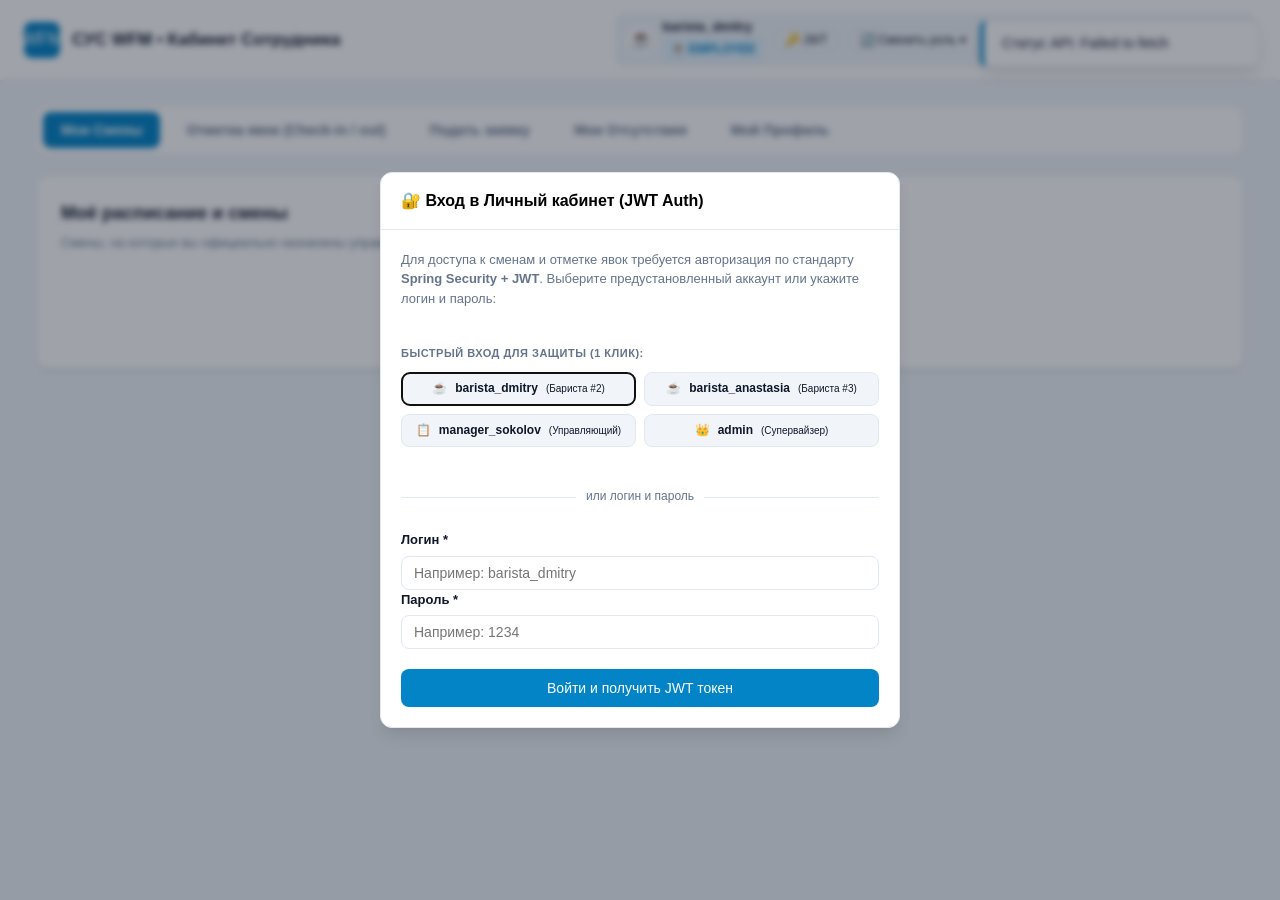
==== frontend/employee/index.html @ ec456c7f "feat: set default password to 1234 for all users and add start/stop scripts" ====
<!DOCTYPE html>
<html lang="ru">
<head>
  <meta charset="UTF-8">
  <meta name="viewport" content="width=device-width, initial-scale=1.0">
  <title>СУС WFM • Личный кабинет сотрудника</title>
  <link rel="stylesheet" href="style.css">
</head>
<body>

  <div id="toast-container"></div>

  <!-- Шапка приложения -->
  <header class="app-header">
    <div class="brand-section">
      <div class="brand-badge">WFM</div>
      <div>
        <h1>СУС WFM • Кабинет Сотрудника</h1>
      </div>
    </div>

    <div class="user-auth-bar" id="user-auth-bar">
      <div class="auth-user-info" id="auth-user-info">
        <span class="auth-avatar" id="auth-avatar">☕</span>
        <div class="auth-details">
          <span class="auth-username" id="auth-username">barista_dmitry</span>
          <span class="badge badge-blue" id="auth-role-badge">☕ EMPLOYEE</span>
        </div>
      </div>

      <button type="button" class="btn btn-secondary btn-sm" id="btn-inspect-jwt" title="Просмотреть текущий JWT токен и claims">
        🔑 JWT
      </button>

      <!-- Быстрое переключение учетной записи -->
      <div class="dropdown-container">
        <button type="button" class="btn btn-secondary btn-sm" id="btn-quick-switch" title="Быстро войти под другой системной ролью">
          🔄 Сменить роль ▾
        </button>
        <div class="dropdown-menu" id="quick-switch-menu" style="display: none;">
          <div class="dropdown-header">Быстрый вход для защиты (1 клик):</div>
          <button type="button" class="dropdown-item demo-quick-login" data-login="barista_dmitry" data-pass="1234">
            <strong>☕ barista_dmitry</strong> &nbsp;(Бариста #2)
          </button>
          <button type="button" class="dropdown-item demo-quick-login" data-login="barista_anastasia" data-pass="1234">
            <strong>☕ barista_anastasia</strong> &nbsp;(Бариста #3)
          </button>
          <button type="button" class="dropdown-item demo-quick-login" data-login="manager_sokolov" data-pass="1234">
            <strong>📋 manager_sokolov</strong> &nbsp;(Управляющий / MANAGER)
          </button>
          <button type="button" class="dropdown-item demo-quick-login" data-login="hr_morozova" data-pass="1234">
            <strong>💼 hr_morozova</strong> &nbsp;(Кадровик / HR)
          </button>
          <button type="button" class="dropdown-item demo-quick-login" data-login="admin" data-pass="1234">
            <strong>👑 admin</strong> &nbsp;(Супервайзер / ADMIN)
          </button>
        </div>
      </div>

      <button type="button" class="btn btn-secondary btn-sm" id="btn-logout" title="Выйти из учетной записи">
        Выйти
      </button>

      <a id="btn-open-admin-portal" href="http://localhost:3000" target="_blank" class="btn btn-secondary btn-sm" style="display: inline-flex; text-decoration: none;">
        Панель управления (Admin) ↗
      </a>
    </div>
  </header>

  <div class="main-wrapper">

    <!-- Навигация по разделам -->
    <nav class="employee-nav" id="main-nav">
      <!-- Личные вкладки сотрудника (видны всем) -->
      <button class="tab-btn active" data-tab="shifts">
        Мои Смены
      </button>
      <button class="tab-btn" data-tab="attendance">
        Отметка явок (Check-in / out)
      </button>
      <button class="tab-btn" data-tab="requests">
        Подать заявку
      </button>
      <button class="tab-btn" data-tab="absences">
        Мои Отсутствия
      </button>
      <button class="tab-btn" data-tab="profile">
        Мой Профиль
      </button>

      <!-- Вкладки Управляющего (MANAGER и ADMIN) -->
      <button class="tab-btn role-tab-mgr" data-tab="mgr-shifts" style="display: none;">
        Графики и Смены
      </button>
      <button class="tab-btn role-tab-mgr" data-tab="mgr-attendance" style="display: none;">
        Табель явок
      </button>

      <!-- Согласование заявок команды (MANAGER, HR и ADMIN) -->
      <button class="tab-btn role-tab-mgr role-tab-hr" data-tab="team-requests" style="display: none;">
        Согласование заявок
      </button>

      <!-- Вкладки Кадровой службы (HR и ADMIN) -->
      <button class="tab-btn role-tab-hr" data-tab="hr-employees" style="display: none;">
        Кадровый состав
      </button>
      <button class="tab-btn role-tab-hr" data-tab="hr-users" style="display: none;">
        Пользователи и Доступ
      </button>
      <button class="tab-btn role-tab-hr" data-tab="hr-org" style="display: none;">
        Структура организации
      </button>
    </nav>

    <!-- Содержимое табов -->

    <!-- ТАБ 1: МОИ СМЕНЫ -->
    <div id="tab-shifts" class="tab-content active">
      <div class="card">
        <h2 class="card-title">Моё расписание и смены</h2>
        <p class="card-subtitle">Смены, на которые вы официально назначены управляющим</p>

        <div id="my-shifts-container" class="shifts-grid">
          <p style="color: var(--text-muted); text-align: center; grid-column: 1 / -1; padding: 24px;">
            Загрузка ваших смен...
          </p>
        </div>
      </div>
    </div>

    <!-- ТАБ 2: ОТМЕТКА ЯВОК (CHECK-IN / OUT) -->
    <div id="tab-attendance" class="tab-content">
      <!-- Информационный баннер запланированной смены / ограничений -->
      <div id="shift-today-banner" style="background: #ffffff; border: 1px solid var(--border); border-radius: var(--radius); padding: 14px 18px; margin-bottom: 16px;">
        <div id="shift-today-info" style="font-size: 14px; color: var(--text-main);">
          Проверка графика смен на сегодня...
        </div>
      </div>

      <!-- Виджет часов и кнопки отметки -->
      <div class="tracker-box">
        <div class="tracker-time">
          <h2 id="live-clock">--:--:--</h2>
          <p id="live-date">Загрузка даты...</p>
          <p style="margin-top: 6px; font-weight: 600;" id="attendance-status-text">
            Статус: Готов к фиксации смены
          </p>
        </div>
        <div class="tracker-actions">
          <button class="btn-tracker btn-check-in" id="btn-clock-in">
            Начать смену (Check-in)
          </button>
          <button class="btn-tracker btn-check-out" id="btn-clock-out">
            Завершить смену (Check-out)
          </button>
        </div>
      </div>

      <!-- История явок -->
      <div class="card">
        <h2 class="card-title">История моих явок</h2>
        <p class="card-subtitle">Сравнение плановых и фактически зафиксированных часов</p>
        <div style="overflow-x: auto;">
          <table class="styled-table">
            <thead>
              <tr>
                <th>ID</th>
                <th>План: Начало</th>
                <th>План: Конец</th>
                <th>Факт: Приход</th>
                <th>Факт: Уход</th>
                <th>Перерыв</th>
                <th>Комментарий</th>
              </tr>
            </thead>
            <tbody id="my-attendance-table-body">
              <tr><td colspan="7" style="text-align: center;">Загрузка истории...</td></tr>
            </tbody>
          </table>
        </div>
      </div>
    </div>

    <!-- ТАБ 3: ЗАЯВКИ -->
    <div id="tab-requests" class="tab-content">
      <div class="card">
        <h2 class="card-title">Подать новую заявку на отсутствие</h2>
        <p class="card-subtitle">
          При одобрении заявки руководителем система автоматически снимет вас со смен в выбранные даты
        </p>

        <form id="form-submit-request">
          <div class="form-grid">
            <div class="form-field">
              <label for="req-type">Тип отсутствия *</label>
              <select id="req-type" class="form-input" required>
                <option value="VACATION">Ежегодный отпуск (VACATION)</option>
                <option value="SICK_LEAVE">Больничный лист (SICK_LEAVE)</option>
                <option value="DAY_OFF">Отгул / Выходной за свой счет (DAY_OFF)</option>
              </select>
            </div>
            <div class="form-field">
              <label for="req-date-from">Дата начала *</label>
              <input type="date" id="req-date-from" class="form-input" required>
            </div>
            <div class="form-field">
              <label for="req-date-to">Дата окончания *</label>
              <input type="date" id="req-date-to" class="form-input" required>
            </div>
          </div>

          <div class="form-field" style="margin-bottom: 20px;">
            <label for="req-comment">Причина / Комментарий руководителю</label>
            <input type="text" id="req-comment" class="form-input" placeholder="Например: Плановый отпуск согласно графику">
          </div>

          <button type="submit" class="btn-submit">Отправить заявку на согласование</button>
        </form>
      </div>

      <div class="card">
        <h2 class="card-title">Мои поданные заявки и их статусы</h2>
        <div style="overflow-x: auto;">
          <table class="styled-table">
            <thead>
              <tr>
                <th>ID</th>
                <th>Тип</th>
                <th>Период</th>
                <th>Статус</th>
                <th>Резолюция руководителя</th>
                <th>Создана</th>
              </tr>
            </thead>
            <tbody id="my-requests-table-body">
              <tr><td colspan="6" style="text-align: center;">Загрузка заявок...</td></tr>
            </tbody>
          </table>
        </div>
      </div>
    </div>

    <!-- ТАБ 4: МОИ ОТСУТСТВИЯ -->
    <div id="tab-absences" class="tab-content">
      <div class="card">
        <h2 class="card-title">Утверждённые периоды отсутствия</h2>
        <p class="card-subtitle">В эти даты вы освобождены от смен</p>
        <div style="overflow-x: auto;">
          <table class="styled-table">
            <thead>
              <tr>
                <th>ID</th>
                <th>Тип отсутствия</th>
                <th>Дата с</th>
                <th>Дата по</th>
                <th>Причина</th>
              </tr>
            </thead>
            <tbody id="my-absences-table-body">
              <tr><td colspan="5" style="text-align: center;">Загрузка...</td></tr>
            </tbody>
          </table>
        </div>
      </div>
    </div>

    <!-- ТАБ 5: МОЙ ПРОФИЛЬ -->
    <div id="tab-profile" class="tab-content">
      <!-- Инфо-баннер требований Лабораторной №3 -->
      <div class="lab3-notice-card" id="lab3-employee-notice">
        <div class="lab3-notice-header">
          <span class="lab3-badge">Лабораторная работа №3</span>
          <h4>Контроль доступа, авторизация JWT и изоляция данных</h4>
        </div>
        <div class="lab3-features-grid">
          <div class="lab3-feature-item">
            <strong>🔒 JWT Bearer:</strong> Каждый запрос к микросервисам подписывается криптографическим токеном с правами роли в заголовке <code>Authorization</code>.
          </div>
          <div class="lab3-feature-item">
            <strong>🛡️ Изоляция данных (Data Isolation):</strong> Линейный сотрудник имеет доступ исключительно к собственной информации. Доступ к чужим карточкам или чужим сменам блокируется сервером (<code>403 Forbidden</code>).
          </div>
          <div class="lab3-feature-item">
            <strong>👑 Супервайзеры:</strong> Пользователей могут создавать только супервайзеры (<code>ADMIN</code>). Линейный сотрудник не может изменять пользователей.
          </div>
        </div>
        <div class="lab3-actions" style="margin-top: 14px; display: flex; gap: 12px; align-items: center; flex-wrap: wrap;">
          <button type="button" class="btn btn-warning btn-sm" id="btn-test-data-isolation">
            🧪 Проверить изоляцию данных (Запрос чужой карточки #1 с моим токеном)
          </button>
          <span id="data-isolation-result" class="isolation-result-text"></span>
        </div>
      </div>

      <div class="card">
        <h2 class="card-title">Карточка сотрудника</h2>
        <p class="card-subtitle">Персональные данные и назначения на ставки</p>

        <div id="profile-details" style="font-size: 15px; line-height: 2;">
          Загрузка профиля...
        </div>
      </div>
    </div>

    <!-- ТАБ: ГРАФИКИ И СМЕНЫ (ДЛЯ MANAGER / ADMIN) -->
    <div id="tab-mgr-shifts" class="tab-content">
      <div class="card">
        <div style="display: flex; justify-content: space-between; align-items: center; flex-wrap: wrap; gap: 12px; margin-bottom: 16px;">
          <div>
            <h2 class="card-title">Управление расписанием и сменами филиала</h2>
            <p class="card-subtitle" style="margin-bottom: 0;">Создание смен, распределение персонала и аудит-лог</p>
          </div>
          <div style="display: flex; gap: 8px; flex-wrap: wrap; align-items: center;">
            <select id="mgr-branch-select" class="form-control" style="width: auto;">
              <option value="">Выберите филиал...</option>
            </select>
            <select id="mgr-schedule-select" class="form-control" style="width: auto;">
              <option value="">Выберите график...</option>
            </select>
            <button class="btn btn-secondary btn-sm" id="btn-mgr-create-sched">+ Создать график</button>
            <button class="btn btn-primary btn-sm" id="btn-mgr-create-shift">+ Добавить смену</button>
          </div>
        </div>

        <div id="mgr-shifts-container">
          <p style="color: var(--text-muted); text-align: center; padding: 24px;">
            Выберите филиал и график выше для управления сменами.
          </p>
        </div>
      </div>
    </div>

    <!-- ТАБ: ТАБЕЛЬ ЯВОК (ДЛЯ MANAGER / ADMIN) -->
    <div id="tab-mgr-attendance" class="tab-content">
      <div class="card">
        <div style="display: flex; justify-content: space-between; align-items: center; margin-bottom: 16px;">
          <div>
            <h2 class="card-title">Табель явок персонала (План / Факт)</h2>
            <p class="card-subtitle" style="margin-bottom: 0;">Учёт отработанного времени сотрудников филиалов с бесконечной прокруткой</p>
          </div>
          <span class="badge badge-blue">ТРЕБОВАНИЕ ТЗ: Slice (Бесконечная прокрутка)</span>
        </div>

        <div style="overflow-x: auto;">
          <table class="data-table">
            <thead>
              <tr>
                <th>ID</th>
                <th>Сотрудник</th>
                <th>План начало</th>
                <th>План конец</th>
                <th>Факт прихода</th>
                <th>Факт ухода</th>
                <th>Перерыв</th>
                <th>Комментарий</th>
              </tr>
            </thead>
            <tbody id="mgr-attendance-table-body">
              <tr><td colspan="8" style="text-align: center;">Загрузка табеля...</td></tr>
            </tbody>
          </table>
        </div>
        <div style="margin-top: 16px; text-align: center;">
          <button id="btn-mgr-load-more-attendance" class="btn btn-secondary" style="display: none;">
            Загрузить ещё записи (Slice Next)
          </button>
        </div>
      </div>
    </div>

    <!-- ТАБ: СОГЛАСОВАНИЕ ЗАЯВОК (ДЛЯ MANAGER / HR / ADMIN) -->
    <div id="tab-team-requests" class="tab-content">
      <div class="card">
        <div style="display: flex; justify-content: space-between; align-items: center; margin-bottom: 16px; flex-wrap: wrap; gap: 10px;">
          <div>
            <h2 class="card-title">Согласование заявок на отпуск и отсутствие</h2>
            <p class="card-subtitle" style="margin-bottom: 0;">При одобрении сотрудник будет автоматически снят со смен в выбранный период</p>
          </div>
          <div>
            <select id="team-requests-filter" class="form-control" style="width: auto;">
              <option value="">Все статусы</option>
              <option value="PENDING" selected>Только на рассмотрении (PENDING)</option>
              <option value="APPROVED">Одобренные (APPROVED)</option>
              <option value="REJECTED">Отклоненные (REJECTED)</option>
            </select>
          </div>
        </div>

        <div style="overflow-x: auto;">
          <table class="data-table">
            <thead>
              <tr>
                <th>ID</th>
                <th>Сотрудник</th>
                <th>Тип заявки</th>
                <th>Период дат</th>
                <th>Статус</th>
                <th>Резолюция</th>
                <th>Действие</th>
              </tr>
            </thead>
            <tbody id="team-requests-table-body">
              <tr><td colspan="7" style="text-align: center;">Загрузка заявок...</td></tr>
            </tbody>
          </table>
        </div>
      </div>
    </div>

    <!-- ТАБ: КАДРОВЫЙ СОСТАВ (ДЛЯ HR / ADMIN) -->
    <div id="tab-hr-employees" class="tab-content">
      <div class="card">
        <div style="display: flex; justify-content: space-between; align-items: center; margin-bottom: 16px; flex-wrap: wrap; gap: 10px;">
          <div>
            <h2 class="card-title">Кадровый состав организации</h2>
            <p class="card-subtitle" style="margin-bottom: 0;">Приём на работу, увольнение и привязка к филиалам и должностям</p>
          </div>
          <div style="display: flex; gap: 8px;">
            <button class="btn btn-secondary btn-sm" id="btn-hr-assign-emp">Назначить в филиал</button>
            <button class="btn btn-primary btn-sm" id="btn-hr-add-emp">+ Добавить сотрудника</button>
          </div>
        </div>

        <div style="overflow-x: auto;">
          <table class="data-table">
            <thead>
              <tr>
                <th>ID</th>
                <th>ФИО</th>
                <th>Телефон</th>
                <th>Дата найма</th>
                <th>Статус</th>
                <th>Учетная запись / Роль</th>
                <th>Назначения (Филиал / Должность)</th>
                <th>Действия</th>
              </tr>
            </thead>
            <tbody id="hr-employees-table-body">
              <tr><td colspan="8" style="text-align: center;">Загрузка списка сотрудников...</td></tr>
            </tbody>
          </table>
        </div>
      </div>
    </div>

    <!-- ТАБ: ПОЛЬЗОВАТЕЛИ И ДОСТУП (ДЛЯ HR / ADMIN) -->
    <div id="tab-hr-users" class="tab-content">
      <div class="card">
        <div style="display: flex; justify-content: space-between; align-items: center; margin-bottom: 16px; flex-wrap: wrap; gap: 10px;">
          <div>
            <h2 class="card-title">Учётные записи и системные роли (0..3)</h2>
            <p class="card-subtitle" style="margin-bottom: 0;">Выдача логинов и назначение прав: 0: ADMIN, 1: HR, 2: MANAGER, 3: EMPLOYEE</p>
          </div>
          <button class="btn btn-primary btn-sm" id="btn-hr-add-user">+ Создать пользователя</button>
        </div>

        <div style="overflow-x: auto;">
          <table class="data-table">
            <thead>
              <tr>
                <th>ID</th>
                <th>Логин</th>
                <th>Привязанный сотрудник</th>
                <th>Роль в системе</th>
                <th>Статус</th>
                <th>Создан</th>
                <th>Действия</th>
              </tr>
            </thead>
            <tbody id="hr-users-table-body">
              <tr><td colspan="7" style="text-align: center;">Загрузка пользователей...</td></tr>
            </tbody>
          </table>
        </div>
      </div>
    </div>

    <!-- ТАБ: СТРУКТУРА ОРГАНИЗАЦИИ (ДЛЯ HR / ADMIN) -->
    <div id="tab-hr-org" class="tab-content">
      <div class="grid-2">
        <!-- Компании -->
        <div class="card">
          <div style="display: flex; justify-content: space-between; align-items: center; margin-bottom: 12px;">
            <h3 style="font-size: 16px; font-weight: 600;">Компании (Юрлица)</h3>
            <button class="btn btn-primary btn-sm" id="btn-hr-add-company">+ Добавить</button>
          </div>
          <div style="overflow-x: auto;">
            <table class="data-table">
              <thead>
                <tr><th>ID</th><th>Название</th><th>Действия</th></tr>
              </thead>
              <tbody id="hr-companies-table-body">
                <tr><td colspan="3" style="text-align: center;">Загрузка...</td></tr>
              </tbody>
            </table>
          </div>
        </div>

        <!-- Должности -->
        <div class="card">
          <div style="display: flex; justify-content: space-between; align-items: center; margin-bottom: 12px;">
            <h3 style="font-size: 16px; font-weight: 600;">Справочник должностей</h3>
            <button class="btn btn-primary btn-sm" id="btn-hr-add-position">+ Добавить</button>
          </div>
          <div style="overflow-x: auto;">
            <table class="data-table">
              <thead>
                <tr><th>ID</th><th>Должность</th><th>Действия</th></tr>
              </thead>
              <tbody id="hr-positions-table-body">
                <tr><td colspan="3" style="text-align: center;">Загрузка...</td></tr>
              </tbody>
            </table>
          </div>
        </div>
      </div>

      <!-- Филиалы -->
      <div class="card" style="margin-top: 20px;">
        <div style="display: flex; justify-content: space-between; align-items: center; margin-bottom: 12px; flex-wrap: wrap; gap: 10px;">
          <h3 style="font-size: 16px; font-weight: 600;">Филиалы компании</h3>
          <div style="display: flex; gap: 8px; align-items: center;">
            <select id="hr-branch-company-select" class="form-control" style="width: auto;">
              <option value="">Выберите компанию...</option>
            </select>
            <button class="btn btn-primary btn-sm" id="btn-hr-add-branch">+ Добавить филиал</button>
          </div>
        </div>
        <div style="overflow-x: auto;">
          <table class="data-table">
            <thead>
              <tr>
                <th>ID</th><th>Название филиала</th><th>Адрес</th><th>Телефон</th><th>Статус</th><th>Действия</th>
              </tr>
            </thead>
            <tbody id="hr-branches-table-body">
              <tr><td colspan="6" style="text-align: center;">Выберите компанию для просмотра филиалов</td></tr>
            </tbody>
          </table>
        </div>
      </div>
    </div>

  </div>

  <!-- ================= МОДАЛЬНЫЕ ОКНА (<dialog>) ================= -->

  <!-- Модалка: Новая компания -->
  <dialog id="modal-company">
    <div class="modal-header">
      <h4>Добавить новую компанию</h4>
      <button class="btn btn-secondary btn-sm btn-close-modal">✕</button>
    </div>
    <form id="form-company">
      <div class="modal-body">
        <div class="form-group">
          <label for="company-name">Название компании / сети *</label>
          <input type="text" id="company-name" class="form-control" required placeholder="Например: Coffee Like">
        </div>
      </div>
      <div class="modal-footer">
        <button type="button" class="btn btn-secondary btn-close-modal">Отмена</button>
        <button type="submit" class="btn btn-primary">Создать</button>
      </div>
    </form>
  </dialog>

  <!-- Модалка: Новый филиал -->
  <dialog id="modal-branch">
    <div class="modal-header">
      <h4>Добавить филиал компании</h4>
      <button class="btn btn-secondary btn-sm btn-close-modal">✕</button>
    </div>
    <form id="form-branch">
      <div class="modal-body">
        <div class="form-group">
          <label for="modal-branch-company-select">Компания *</label>
          <select id="modal-branch-company-select" class="form-control" required></select>
        </div>
        <div class="form-group">
          <label for="branch-name">Название филиала / точки *</label>
          <input type="text" id="branch-name" class="form-control" required placeholder="Например: Филиал Невский">
        </div>
        <div class="form-group">
          <label for="branch-address">Адрес *</label>
          <input type="text" id="branch-address" class="form-control" required placeholder="Невский пр-т, 45">
        </div>
        <div class="form-group">
          <label for="branch-phone">Телефон филиала</label>
          <input type="tel" id="branch-phone" class="form-control" placeholder="+79991234567">
        </div>
      </div>
      <div class="modal-footer">
        <button type="button" class="btn btn-secondary btn-close-modal">Отмена</button>
        <button type="submit" class="btn btn-primary">Создать филиал</button>
      </div>
    </form>
  </dialog>

  <!-- Модалка: Новая должность -->
  <dialog id="modal-position">
    <div class="modal-header">
      <h4>Добавить должность</h4>
      <button class="btn btn-secondary btn-sm btn-close-modal">✕</button>
    </div>
    <form id="form-position">
      <div class="modal-body">
        <div class="form-group">
          <label for="position-title">Название должности *</label>
          <input type="text" id="position-title" class="form-control" required placeholder="Например: Бариста, Повар, Менеджер">
        </div>
      </div>
      <div class="modal-footer">
        <button type="button" class="btn btn-secondary btn-close-modal">Отмена</button>
        <button type="submit" class="btn btn-primary">Добавить</button>
      </div>
    </form>
  </dialog>

  <!-- Модалка: Новый сотрудник -->
  <dialog id="modal-employee">
    <div class="modal-header">
      <h4>Новый сотрудник</h4>
      <button class="btn btn-secondary btn-sm btn-close-modal">✕</button>
    </div>
    <form id="form-employee">
      <div class="modal-body">
        <div class="form-group">
          <label for="emp-name">ФИО сотрудника *</label>
          <input type="text" id="emp-name" class="form-control" required placeholder="Иванов Иван Иванович">
        </div>
        <div class="form-group">
          <label for="emp-phone">Номер телефона (формат +7XXXXXXXXXX) *</label>
          <input type="tel" id="emp-phone" class="form-control" required pattern="^\+?[0-9]{10,15}$" placeholder="+79991234567">
        </div>
        <div class="form-group">
          <label for="emp-birth">Дата рождения</label>
          <input type="date" id="emp-birth" class="form-control">
        </div>
        <div class="form-group">
          <label for="emp-hire">Дата приема на работу *</label>
          <input type="date" id="emp-hire" class="form-control" required>
        </div>

        <div style="border-top: 1px solid var(--border); padding-top: 14px; margin-top: 6px;">
          <div class="form-group" style="display: flex; flex-direction: row; gap: 8px; align-items: center;">
            <input type="checkbox" id="emp-create-user-check">
            <label for="emp-create-user-check" style="margin: 0; cursor: pointer; font-weight: 600;">Создать учетную запись сразу</label>
          </div>
          <div id="emp-user-fields" style="display: none; margin-top: 10px; flex-direction: column; gap: 10px;">
            <div class="form-group">
              <label for="emp-user-login">Логин пользователя</label>
              <input type="text" id="emp-user-login" class="form-control" placeholder="Например: ivan_manager">
            </div>
            <div class="form-group">
              <label for="emp-user-role">Роль в системе (0-3)</label>
              <select id="emp-user-role" class="form-control">
                <option value="3">3 — EMPLOYEE (Линейный сотрудник)</option>
                <option value="2">2 — MANAGER (Управляющий филиалом / смены)</option>
                <option value="1">1 — HR (Кадровый специалист)</option>
                <option value="0">0 — ADMIN (Администратор системы)</option>
              </select>
            </div>
          </div>
        </div>
      </div>
      <div class="modal-footer">
        <button type="button" class="btn btn-secondary btn-close-modal">Отмена</button>
        <button type="submit" class="btn btn-primary">Зарегистрировать</button>
      </div>
    </form>
  </dialog>

  <!-- Модалка: Учётная запись и роль пользователя -->
  <dialog id="modal-user">
    <div class="modal-header">
      <h4 id="modal-user-title">Учетная запись и системная роль</h4>
      <button class="btn btn-secondary btn-sm btn-close-modal">✕</button>
    </div>
    <form id="form-user">
      <input type="hidden" id="user-id">
      <div class="modal-body">
        <div class="form-group">
          <label for="user-employee-id">Привязанный сотрудник</label>
          <select id="user-employee-id" class="form-control">
            <option value="">Без привязки (Системный аккаунт)</option>
          </select>
        </div>
        <div class="form-group">
          <label for="user-login">Логин *</label>
          <input type="text" id="user-login" class="form-control" required minlength="3" maxlength="100" placeholder="Логин">
        </div>
        <div class="form-group">
          <label for="user-role-select">Системная роль (0-3) *</label>
          <select id="user-role-select" class="form-control" required>
            <option value="3">3 — EMPLOYEE (Линейный сотрудник: график, явки, заявки)</option>
            <option value="2">2 — MANAGER (Управляющий: графики смен, назначения, табель)</option>
            <option value="1">1 — HR (Кадровый специалист: структура, сотрудники, доступ, отпуска)</option>
            <option value="0">0 — ADMIN (Администратор: полный доступ ко всей системе)</option>
          </select>
        </div>
      </div>
      <div class="modal-footer">
        <button type="button" class="btn btn-secondary btn-close-modal">Отмена</button>
        <button type="submit" class="btn btn-primary" id="btn-submit-user">Сохранить</button>
      </div>
    </form>
  </dialog>

  <!-- Модалка: Назначение сотрудника в филиал -->
  <dialog id="modal-assign-employee">
    <div class="modal-header">
      <h4>Назначить сотрудника на филиал и должность</h4>
      <button class="btn btn-secondary btn-sm btn-close-modal">✕</button>
    </div>
    <form id="form-assign-employee">
      <div class="modal-body">
        <div class="form-group">
          <label for="assign-emp-id">Сотрудник *</label>
          <select id="assign-emp-id" class="form-control" required></select>
        </div>
        <div class="form-group">
          <label for="assign-branch-id">Филиал *</label>
          <select id="assign-branch-id" class="form-control" required></select>
        </div>
        <div class="form-group">
          <label for="assign-pos-id">Должность *</label>
          <select id="assign-pos-id" class="form-control" required></select>
        </div>
        <div class="form-group">
          <label for="assign-started-at">Дата начала *</label>
          <input type="date" id="assign-started-at" class="form-control" required>
        </div>
        <div class="form-group" style="display: flex; flex-direction: row; gap: 8px; align-items: center;">
          <input type="checkbox" id="assign-is-primary" checked>
          <label for="assign-is-primary" style="margin: 0; cursor: pointer;">Основная ставка (Primary)</label>
        </div>
      </div>
      <div class="modal-footer">
        <button type="button" class="btn btn-secondary btn-close-modal">Отмена</button>
        <button type="submit" class="btn btn-primary">Привязать ставку</button>
      </div>
    </form>
  </dialog>

  <!-- Модалка: Создание графика -->
  <dialog id="modal-schedule">
    <div class="modal-header">
      <h4>Создать график для филиала</h4>
      <button class="btn btn-secondary btn-sm btn-close-modal">✕</button>
    </div>
    <form id="form-schedule">
      <div class="modal-body">
        <div class="form-group">
          <label for="sched-branch-id">Филиал *</label>
          <select id="sched-branch-id" class="form-control" required></select>
        </div>
        <div class="form-group">
          <label for="sched-date-from">Дата начала (Date From) *</label>
          <input type="date" id="sched-date-from" class="form-control" required>
        </div>
        <div class="form-group">
          <label for="sched-date-to">Дата окончания (Date To) *</label>
          <input type="date" id="sched-date-to" class="form-control" required>
        </div>
      </div>
      <div class="modal-footer">
        <button type="button" class="btn btn-secondary btn-close-modal">Отмена</button>
        <button type="submit" class="btn btn-primary">Создать график</button>
      </div>
    </form>
  </dialog>

  <!-- Модалка: Создание смены -->
  <dialog id="modal-shift">
    <div class="modal-header">
      <h4>Добавить смену</h4>
      <button class="btn btn-secondary btn-sm btn-close-modal">✕</button>
    </div>
    <form id="form-shift">
      <div class="modal-body">
        <div class="form-group">
          <label for="shift-date">Дата смены *</label>
          <input type="date" id="shift-date" class="form-control" required>
        </div>
        <div class="grid-2">
          <div class="form-group">
            <label for="shift-time-from">Время начала *</label>
            <input type="time" id="shift-time-from" class="form-control" value="09:00" required>
          </div>
          <div class="form-group">
            <label for="shift-time-to">Время окончания *</label>
            <input type="time" id="shift-time-to" class="form-control" value="18:00" required>
          </div>
        </div>
        <div class="form-group">
          <label for="shift-break">Обеденный перерыв (минут)</label>
          <input type="number" id="shift-break" class="form-control" value="30" min="0" max="180">
        </div>
      </div>
      <div class="modal-footer">
        <button type="button" class="btn btn-secondary btn-close-modal">Отмена</button>
        <button type="submit" class="btn btn-primary">Создать смену</button>
      </div>
    </form>
  </dialog>

  <!-- Модалка: Назначение сотрудника на смену -->
  <dialog id="modal-assign-shift">
    <div class="modal-header">
      <h4>Назначить сотрудника на смену</h4>
      <button class="btn btn-secondary btn-sm btn-close-modal">✕</button>
    </div>
    <form id="form-assign-shift">
      <input type="hidden" id="assign-shift-id">
      <div class="modal-body">
        <p id="assign-shift-details" style="font-size: 13px; color: var(--text-muted);"></p>
        <div class="form-group">
          <label for="shift-assign-emp-id">Выберите сотрудника *</label>
          <select id="shift-assign-emp-id" class="form-control" required></select>
        </div>
      </div>
      <div class="modal-footer">
        <button type="button" class="btn btn-secondary btn-close-modal">Отмена</button>
        <button type="submit" class="btn btn-primary">Назначить</button>
      </div>
    </form>
  </dialog>

  <!-- Модалка: Аудит-лог смены -->
  <dialog id="modal-shift-logs" style="max-width: 640px;">
    <div class="modal-header">
      <h4>Журнал изменений состава смены (Аудит-лог)</h4>
      <button class="btn btn-secondary btn-sm btn-close-modal">✕</button>
    </div>
    <div class="modal-body" style="overflow-x: auto;">
      <table class="data-table">
        <thead>
          <tr>
            <th>Время</th>
            <th>Сотрудник</th>
            <th>Действие</th>
            <th>Кто изменил</th>
          </tr>
        </thead>
        <tbody id="shift-logs-table-body">
          <tr><td colspan="4" style="text-align: center;">Загрузка журнала...</td></tr>
        </tbody>
      </table>
    </div>
    <div class="modal-footer">
      <button type="button" class="btn btn-secondary btn-close-modal">Закрыть</button>
    </div>
  </dialog>

  <!-- Модалка: Рассмотрение заявки (Одобрить/Отклонить) -->
  <dialog id="modal-process-request">
    <div class="modal-header">
      <h4>Рассмотрение заявки на отсутствие</h4>
      <button class="btn btn-secondary btn-sm btn-close-modal">✕</button>
    </div>
    <form id="form-process-request">
      <input type="hidden" id="process-request-id">
      <div class="modal-body">
        <div id="process-request-info" style="font-size: 14px; background: #f8fafc; padding: 12px; border-radius: var(--radius-sm);"></div>
        <div class="form-group">
          <label for="process-decision">Решение *</label>
          <select id="process-decision" class="form-control" required>
            <option value="APPROVED">Одобрить (сотрудник будет автоматически снят с конфликтующих смен)</option>
            <option value="REJECTED">Отклонить</option>
          </select>
        </div>
        <div class="form-group">
          <label for="process-comment">Комментарий руководителя</label>
          <input type="text" id="process-comment" class="form-control" placeholder="Например: Согласовано">
        </div>
      </div>
      <div class="modal-footer">
        <button type="button" class="btn btn-secondary btn-close-modal">Отмена</button>
        <button type="submit" class="btn btn-primary">Применить решение</button>
      </div>
    </form>
  </dialog>

  <!-- Модалка: Аутентификация (JWT Login) -->
  <dialog id="modal-auth" style="max-width: 520px; width: 92%;">
    <div class="modal-header">
      <h4>🔐 Вход в Личный кабинет (JWT Auth)</h4>
    </div>
    <div class="modal-body">
      <p style="font-size: 13px; color: var(--text-muted); margin-bottom: 16px;">
        Для доступа к сменам и отметке явок требуется авторизация по стандарту <strong>Spring Security + JWT</strong>. Выберите предустановленный аккаунт или укажите логин и пароль:
      </p>

      <div class="quick-login-section" style="margin-bottom: 18px;">
        <label style="font-size: 11px; font-weight: 700; text-transform: uppercase; color: var(--text-muted); letter-spacing: 0.5px;">
          Быстрый вход для защиты (1 клик):
        </label>
        <div class="demo-accounts-grid" style="display: grid; grid-template-columns: 1fr 1fr; gap: 8px; margin-top: 8px;">
          <button type="button" class="btn btn-secondary btn-sm demo-login-btn" data-login="barista_dmitry" data-pass="1234">
            ☕ <strong>barista_dmitry</strong> <small>(Бариста #2)</small>
          </button>
          <button type="button" class="btn btn-secondary btn-sm demo-login-btn" data-login="barista_anastasia" data-pass="1234">
            ☕ <strong>barista_anastasia</strong> <small>(Бариста #3)</small>
          </button>
          <button type="button" class="btn btn-secondary btn-sm demo-login-btn" data-login="manager_sokolov" data-pass="1234">
            📋 <strong>manager_sokolov</strong> <small>(Управляющий)</small>
          </button>
          <button type="button" class="btn btn-secondary btn-sm demo-login-btn" data-login="admin" data-pass="1234">
            👑 <strong>admin</strong> <small>(Супервайзер)</small>
          </button>
        </div>
      </div>

      <div style="text-align: center; margin: 16px 0; position: relative;">
        <hr style="border: none; border-top: 1px solid var(--border);">
        <span style="position: absolute; top: -10px; left: 50%; transform: translateX(-50%); background: #fff; padding: 0 10px; font-size: 12px; color: var(--text-muted);">или логин и пароль</span>
      </div>

      <form id="form-auth-login">
        <div class="form-group">
          <label for="auth-input-login">Логин *</label>
          <input type="text" id="auth-input-login" class="form-control" required placeholder="Например: barista_dmitry">
        </div>
        <div class="form-group">
          <label for="auth-input-password">Пароль *</label>
          <input type="password" id="auth-input-password" class="form-control" required placeholder="Например: 1234">
        </div>
        <div id="auth-error-msg" style="display: none; color: var(--danger); font-size: 13px; font-weight: 600; margin-top: 10px;"></div>
        <div style="margin-top: 20px;">
          <button type="submit" class="btn btn-primary" id="btn-submit-auth" style="width: 100%; padding: 10px;">
            Войти и получить JWT токен
          </button>
        </div>
      </form>
    </div>
  </dialog>

  <!-- Модалка: Инспектор JWT токена -->
  <dialog id="modal-jwt-inspector" style="max-width: 600px; width: 92%;">
    <div class="modal-header">
      <h4>🔑 Инспектор JWT токена (Spring Security)</h4>
      <button type="button" class="btn btn-secondary btn-sm btn-close-modal">✕</button>
    </div>
    <div class="modal-body">
      <div class="form-group">
        <label>Сырой JWT Bearer токен (передается в <code>Authorization: Bearer ...</code>):</label>
        <textarea id="jwt-raw-token" class="form-control" rows="4" readonly style="font-family: monospace; font-size: 11px; word-break: break-all; background: #f8fafc;"></textarea>
        <button type="button" class="btn btn-secondary btn-sm" style="margin-top: 6px;" id="btn-copy-jwt">📋 Скопировать токен</button>
      </div>

      <div class="form-group" style="margin-top: 16px;">
        <label>Декодированные клеймы токена (Claims / Payload):</label>
        <table class="data-table" style="font-size: 13px; margin-top: 6px;">
          <thead>
            <tr><th>Claim</th><th>Значение</th><th>Назначение</th></tr>
          </thead>
          <tbody id="jwt-claims-body"></tbody>
        </table>
      </div>
    </div>
    <div class="modal-footer">
      <button type="button" class="btn btn-primary btn-close-modal">Закрыть</button>
    </div>
  </dialog>

  <script src="app.js"></script>
</body>
</html>
---- frontend/employee/style.css ----
:root {
  --primary: #0284c7;
  --primary-hover: #0369a1;
  --primary-light: #e0f2fe;
  --success: #16a34a;
  --success-light: #dcfce7;
  --warning: #d97706;
  --warning-light: #fef9c3;
  --danger: #dc2626;
  --danger-light: #fee2e2;
  --bg: #f1f5f9;
  --surface: #ffffff;
  --border: #e2e8f0;
  --text-main: #0f172a;
  --text-muted: #64748b;
  --radius: 12px;
  --radius-sm: 8px;
  --shadow: 0 4px 6px -1px rgb(0 0 0 / 0.06), 0 2px 4px -2px rgb(0 0 0 / 0.04);
  --shadow-lg: 0 10px 15px -3px rgb(0 0 0 / 0.1), 0 4px 6px -4px rgb(0 0 0 / 0.05);
}

* {
  box-sizing: border-box;
  margin: 0;
  padding: 0;
}

body {
  font-family: -apple-system, BlinkMacSystemFont, "Segoe UI", Roboto, Helvetica, Arial, sans-serif;
  background-color: var(--bg);
  color: var(--text-main);
  line-height: 1.5;
  min-height: 100vh;
  display: flex;
  flex-direction: column;
}

/* Header */
header.app-header {
  background: var(--surface);
  border-bottom: 1px solid var(--border);
  padding: 14px 24px;
  display: flex;
  justify-content: space-between;
  align-items: center;
  position: sticky;
  top: 0;
  z-index: 100;
  box-shadow: 0 1px 2px 0 rgb(0 0 0 / 0.05);
}

.brand-section {
  display: flex;
  align-items: center;
  gap: 12px;
}

.brand-badge {
  background: var(--primary);
  color: #fff;
  width: 36px;
  height: 36px;
  border-radius: 8px;
  display: flex;
  align-items: center;
  justify-content: center;
  font-size: 18px;
}

.brand-section h1 {
  font-size: 17px;
  font-weight: 700;
}

.user-selector-container {
  display: flex;
  align-items: center;
  gap: 10px;
}

.user-selector-container label {
  font-size: 13px;
  font-weight: 600;
  color: var(--text-muted);
}

.form-select {
  padding: 8px 14px;
  border-radius: var(--radius-sm);
  border: 1px solid var(--border);
  font-size: 14px;
  background: #ffffff;
  color: var(--text-main);
  font-weight: 500;
  cursor: pointer;
  outline: none;
}

.form-select:focus {
  border-color: var(--primary);
  box-shadow: 0 0 0 2px var(--primary-light);
}

/* Main Layout */
.main-wrapper {
  max-width: 1240px;
  width: 100%;
  margin: 0 auto;
  padding: 24px 16px;
  display: flex;
  flex-direction: column;
  gap: 20px;
  flex-grow: 1;
}

/* Tab Navigation */
nav.employee-nav {
  display: flex;
  gap: 8px;
  background: var(--surface);
  padding: 6px;
  border-radius: var(--radius);
  border: 1px solid var(--border);
  overflow-x: auto;
}

.tab-btn {
  display: inline-flex;
  align-items: center;
  gap: 8px;
  padding: 10px 18px;
  border-radius: var(--radius-sm);
  border: none;
  background: none;
  color: var(--text-muted);
  font-size: 14px;
  font-weight: 600;
  cursor: pointer;
  white-space: nowrap;
  transition: all 0.15s ease;
}

.tab-btn:hover {
  background: var(--primary-light);
  color: var(--primary);
}

.tab-btn.active {
  background: var(--primary);
  color: #ffffff;
}

/* Content Tabs */
.tab-content {
  display: none;
}

.tab-content.active {
  display: flex;
  flex-direction: column;
  gap: 20px;
}

/* Cards & Panels */
.card {
  background: var(--surface);
  border: 1px solid var(--border);
  border-radius: var(--radius);
  box-shadow: var(--shadow);
  padding: 24px;
}

.card-title {
  font-size: 18px;
  font-weight: 700;
  margin-bottom: 6px;
}

.card-subtitle {
  font-size: 13px;
  color: var(--text-muted);
  margin-bottom: 20px;
}

/* Clock / Time Tracker widget */
.tracker-box {
  background: linear-gradient(135deg, #0284c7 0%, #0369a1 100%);
  color: #ffffff;
  border-radius: var(--radius);
  padding: 28px;
  display: flex;
  justify-content: space-between;
  align-items: center;
  flex-wrap: wrap;
  gap: 20px;
  box-shadow: var(--shadow-lg);
}

.tracker-time h2 {
  font-size: 38px;
  font-weight: 800;
  letter-spacing: -0.5px;
}

.tracker-time p {
  font-size: 14px;
  opacity: 0.9;
}

.tracker-actions {
  display: flex;
  gap: 12px;
}

.btn-tracker {
  padding: 12px 24px;
  border-radius: var(--radius-sm);
  border: none;
  font-size: 15px;
  font-weight: 700;
  cursor: pointer;
  display: inline-flex;
  align-items: center;
  gap: 8px;
  transition: transform 0.1s ease, filter 0.15s ease;
}

.btn-tracker:active {
  transform: scale(0.98);
}

.btn-check-in {
  background: #22c55e;
  color: #ffffff;
}

.btn-check-in:hover {
  filter: brightness(1.08);
}

.btn-check-out {
  background: #ef4444;
  color: #ffffff;
}

.btn-check-out:hover {
  filter: brightness(1.08);
}

/* Shifts Cards Grid */
.shifts-grid {
  display: grid;
  grid-template-columns: repeat(auto-fit, minmax(280px, 1fr));
  gap: 16px;
}

.shift-tile {
  background: var(--surface);
  border: 1px solid var(--border);
  border-radius: var(--radius);
  padding: 18px;
  box-shadow: var(--shadow);
  display: flex;
  flex-direction: column;
  gap: 8px;
  border-left: 5px solid var(--primary);
}

.shift-tile-date {
  font-size: 16px;
  font-weight: 700;
  color: var(--text-main);
}

.shift-tile-time {
  font-size: 14px;
  color: var(--primary);
  font-weight: 600;
}

.shift-tile-meta {
  font-size: 12px;
  color: var(--text-muted);
}

/* Tables */
table.styled-table {
  width: 100%;
  border-collapse: collapse;
  font-size: 14px;
  text-align: left;
}

table.styled-table th {
  padding: 12px 14px;
  background: #f8fafc;
  border-bottom: 1px solid var(--border);
  color: var(--text-muted);
  font-weight: 600;
}

table.styled-table td {
  padding: 12px 14px;
  border-bottom: 1px solid var(--border);
}

/* Badges */
.badge {
  display: inline-flex;
  padding: 3px 8px;
  border-radius: 4px;
  font-size: 12px;
  font-weight: 600;
}

.badge-green { background: var(--success-light); color: var(--success); }
.badge-yellow { background: var(--warning-light); color: var(--warning); }
.badge-red { background: var(--danger-light); color: var(--danger); }
.badge-blue { background: var(--primary-light); color: var(--primary); }
.badge-gray { background: #f1f5f9; color: #475569; }

.btn-portal-role {
  display: inline-flex;
  align-items: center;
  gap: 6px;
  background: var(--primary);
  color: #ffffff;
  padding: 6px 12px;
  border-radius: var(--radius-sm);
  font-size: 13px;
  font-weight: 600;
  text-decoration: none;
  transition: all 0.15s ease;
}

.btn-portal-role:hover {
  background: var(--primary-hover);
  color: #ffffff;
}

/* Forms */
.form-grid {
  display: grid;
  grid-template-columns: repeat(auto-fit, minmax(220px, 1fr));
  gap: 16px;
  margin-bottom: 16px;
}

.form-field {
  display: flex;
  flex-direction: column;
  gap: 6px;
}

.form-field label {
  font-size: 13px;
  font-weight: 600;
  color: var(--text-main);
}

.form-input {
  padding: 10px 14px;
  border: 1px solid var(--border);
  border-radius: var(--radius-sm);
  font-size: 14px;
  outline: none;
}

.form-input:focus {
  border-color: var(--primary);
  box-shadow: 0 0 0 2px var(--primary-light);
}

.btn-submit {
  padding: 12px 24px;
  background: var(--primary);
  color: #fff;
  border: none;
  border-radius: var(--radius-sm);
  font-size: 14px;
  font-weight: 600;
  cursor: pointer;
  transition: background 0.15s ease;
}

.btn-submit:hover {
  background: var(--primary-hover);
}

/* Toast */
#toast-container {
  position: fixed;
  top: 20px;
  right: 20px;
  z-index: 9999;
  display: flex;
  flex-direction: column;
  gap: 10px;
}

.toast {
  background: #ffffff;
  border: 1px solid var(--border);
  border-radius: var(--radius-sm);
  padding: 12px 18px;
  box-shadow: var(--shadow-lg);
  font-size: 14px;
  min-width: 280px;
  animation: slideIn 0.2s ease;
}

.toast-success { border-left: 4px solid var(--success); }
.toast-danger { border-left: 4px solid var(--danger); }
.toast-info { border-left: 4px solid var(--primary); }

@keyframes slideIn {
  from { transform: translateX(100%); opacity: 0; }
  to { transform: translateX(0); opacity: 1; }
}

/* Common Buttons for Management */
.btn {
  display: inline-flex;
  align-items: center;
  justify-content: center;
  gap: 8px;
  padding: 8px 16px;
  border-radius: var(--radius-sm);
  font-size: 14px;
  font-weight: 500;
  cursor: pointer;
  border: 1px solid transparent;
  transition: all 0.15s ease;
  text-decoration: none;
}

.btn-primary {
  background: var(--primary);
  color: #ffffff;
}

.btn-primary:hover {
  background: var(--primary-hover);
}

.btn-secondary {
  background: #f1f5f9;
  color: var(--text-main);
  border-color: var(--border);
}

.btn-secondary:hover {
  background: #e2e8f0;
}

.btn-danger {
  background: var(--danger);
  color: #ffffff;
}

.btn-danger:hover {
  filter: brightness(0.9);
}

.btn-sm {
  padding: 4px 10px;
  font-size: 12px;
}

/* Grid columns layout */
.grid-2 {
  display: grid;
  grid-template-columns: repeat(auto-fit, minmax(320px, 1fr));
  gap: 20px;
}

/* Modals (Native <dialog>) */
dialog {
  border: 1px solid var(--border);
  border-radius: var(--radius);
  box-shadow: var(--shadow-lg);
  padding: 0;
  margin: auto;
  max-width: 520px;
  width: 90%;
  background: var(--surface);
}

dialog::backdrop {
  background: rgba(15, 23, 42, 0.4);
  backdrop-filter: blur(3px);
}

.modal-header {
  padding: 16px 20px;
  border-bottom: 1px solid var(--border);
  display: flex;
  justify-content: space-between;
  align-items: center;
}

.modal-header h4 {
  font-size: 16px;
  font-weight: 600;
}

.modal-body {
  padding: 20px;
  display: flex;
  flex-direction: column;
  gap: 16px;
}

.modal-footer {
  padding: 14px 20px;
  border-top: 1px solid var(--border);
  display: flex;
  justify-content: flex-end;
  gap: 10px;
  background: #fafafa;
}

/* Form Controls */
.form-group {
  display: flex;
  flex-direction: column;
  gap: 6px;
}

.form-group label {
  font-size: 13px;
  font-weight: 600;
  color: var(--text-main);
}

.form-control {
  padding: 8px 12px;
  border: 1px solid var(--border);
  border-radius: var(--radius-sm);
  font-size: 14px;
  background: #ffffff;
  color: var(--text-main);
  outline: none;
  transition: border-color 0.15s ease;
}

.form-control:focus {
  border-color: var(--primary);
  box-shadow: 0 0 0 2px var(--primary-light);
}

/* Data Table */
table.data-table {
  width: 100%;
  border-collapse: collapse;
  font-size: 13px;
}

table.data-table th,
table.data-table td {
  padding: 10px 12px;
  text-align: left;
  border-bottom: 1px solid var(--border);
}

table.data-table th {
  background: #f8fafc;
  color: var(--text-muted);
  font-weight: 600;
}

/* Shift Cards */
.shift-card {
  border: 1px solid var(--border);
  border-radius: var(--radius-sm);
  padding: 14px;
  background: #ffffff;
  margin-bottom: 12px;
  display: flex;
  justify-content: space-between;
  align-items: center;
  transition: transform 0.1s ease;
}

.shift-card:hover {
  transform: translateY(-1px);
  box-shadow: var(--shadow);
}

.shift-info {
  display: flex;
  flex-direction: column;
  gap: 4px;
}

.shift-time {
  font-weight: 700;
  font-size: 15px;
  color: var(--text-main);
}

.shift-meta {
  font-size: 12px;
  color: var(--text-muted);
}

.shift-employees-list {
  display: flex;
  flex-wrap: wrap;
  gap: 6px;
  margin-top: 6px;
}

/* ================= Стили JWT Авторизации и Лаб 3 ================= */
.user-auth-bar {
  display: flex;
  align-items: center;
  gap: 10px;
  background: var(--bg);
  padding: 4px 10px;
  border-radius: var(--radius-sm);
  border: 1px solid var(--border);
}

.auth-user-info {
  display: flex;
  align-items: center;
  gap: 8px;
}

.auth-avatar {
  font-size: 18px;
  background: #ffffff;
  border-radius: 50%;
  width: 28px;
  height: 28px;
  display: flex;
  align-items: center;
  justify-content: center;
  box-shadow: 0 1px 2px rgba(0,0,0,0.05);
}

.auth-details {
  display: flex;
  flex-direction: column;
  gap: 2px;
}

.auth-username {
  font-size: 13px;
  font-weight: 700;
  color: var(--text-main);
  line-height: 1.2;
}

.dropdown-container {
  position: relative;
}

.dropdown-menu {
  position: absolute;
  top: 100%;
  right: 0;
  margin-top: 6px;
  background: #ffffff;
  border: 1px solid var(--border);
  border-radius: var(--radius-sm);
  box-shadow: var(--shadow-lg);
  min-width: 280px;
  z-index: 1000;
  display: flex;
  flex-direction: column;
  padding: 6px;
}

.dropdown-header {
  font-size: 11px;
  font-weight: 700;
  text-transform: uppercase;
  color: var(--text-muted);
  padding: 6px 10px 4px;
}

.dropdown-item {
  background: none;
  border: none;
  padding: 8px 10px;
  text-align: left;
  border-radius: 4px;
  cursor: pointer;
  font-size: 13px;
  color: var(--text-main);
  display: flex;
  align-items: center;
  gap: 6px;
  transition: background 0.15s;
}

.dropdown-item:hover {
  background: var(--primary-light);
  color: var(--primary);
}

/* Карточка-уведомление требований ЛР3 */
.lab3-notice-card {
  background: #f0f7ff;
  border: 1px solid #bfdbfe;
  border-radius: var(--radius);
  padding: 16px 20px;
  margin-bottom: 20px;
}

.lab3-notice-header {
  display: flex;
  align-items: center;
  gap: 10px;
  margin-bottom: 8px;
}

.lab3-badge {
  background: var(--primary);
  color: #ffffff;
  font-size: 11px;
  font-weight: 700;
  padding: 2px 8px;
  border-radius: 4px;
  text-transform: uppercase;
}

.lab3-features-grid {
  display: grid;
  grid-template-columns: repeat(auto-fit, minmax(260px, 1fr));
  gap: 12px;
  font-size: 13px;
  color: var(--text-main);
}

.lab3-feature-item {
  background: #ffffff;
  padding: 10px 14px;
  border-radius: var(--radius-sm);
  border: 1px solid #dbeafe;
}

.isolation-result-text {
  font-size: 13px;
  font-weight: 600;
}

.isolation-result-text.success {
  color: var(--success);
}

.isolation-result-text.denied {
  color: var(--danger);
}

.demo-accounts-grid {
  display: grid;
  grid-template-columns: 1fr 1fr;
  gap: 8px;
}

.demo-login-btn {
  padding: 8px 10px;
  font-size: 12px;
  text-align: left;
  line-height: 1.3;
}
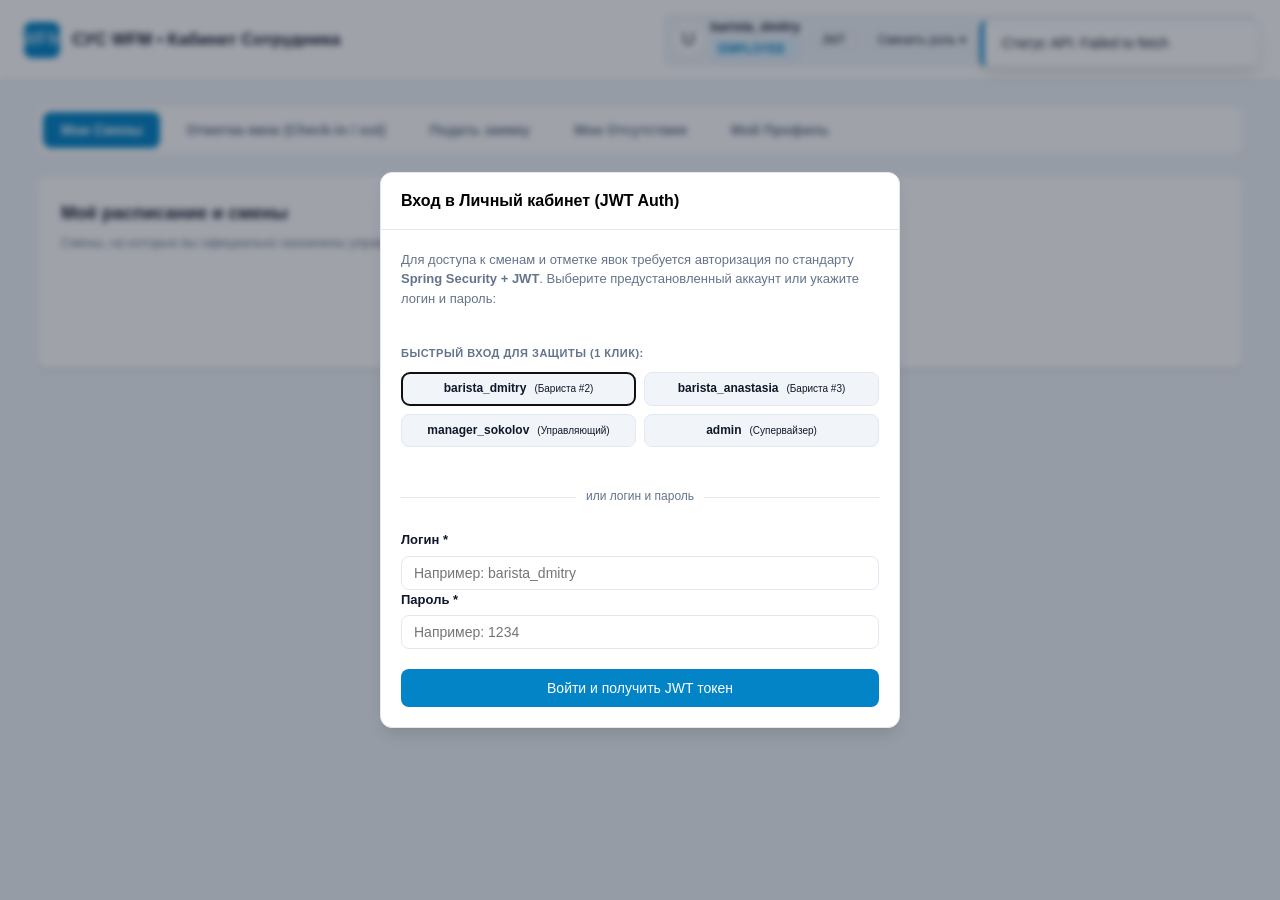
==== commit fbe4c758: "chore: remove all emojis from scripts, documentation and UI" ====
--- a/frontend/employee/index.html
+++ b/frontend/employee/index.html
@@ -21,38 +21,38 @@
 
     <div class="user-auth-bar" id="user-auth-bar">
       <div class="auth-user-info" id="auth-user-info">
-        <span class="auth-avatar" id="auth-avatar">☕</span>
+        <span class="auth-avatar" id="auth-avatar">U</span>
         <div class="auth-details">
           <span class="auth-username" id="auth-username">barista_dmitry</span>
-          <span class="badge badge-blue" id="auth-role-badge">☕ EMPLOYEE</span>
+          <span class="badge badge-blue" id="auth-role-badge">EMPLOYEE</span>
         </div>
       </div>
 
       <button type="button" class="btn btn-secondary btn-sm" id="btn-inspect-jwt" title="Просмотреть текущий JWT токен и claims">
-        🔑 JWT
+        JWT
       </button>
 
       <!-- Быстрое переключение учетной записи -->
       <div class="dropdown-container">
         <button type="button" class="btn btn-secondary btn-sm" id="btn-quick-switch" title="Быстро войти под другой системной ролью">
-          🔄 Сменить роль ▾
+          Сменить роль ▾
         </button>
         <div class="dropdown-menu" id="quick-switch-menu" style="display: none;">
           <div class="dropdown-header">Быстрый вход для защиты (1 клик):</div>
           <button type="button" class="dropdown-item demo-quick-login" data-login="barista_dmitry" data-pass="1234">
-            <strong>☕ barista_dmitry</strong> &nbsp;(Бариста #2)
+            <strong>barista_dmitry</strong> &nbsp;(Бариста #2)
           </button>
           <button type="button" class="dropdown-item demo-quick-login" data-login="barista_anastasia" data-pass="1234">
-            <strong>☕ barista_anastasia</strong> &nbsp;(Бариста #3)
+            <strong>barista_anastasia</strong> &nbsp;(Бариста #3)
           </button>
           <button type="button" class="dropdown-item demo-quick-login" data-login="manager_sokolov" data-pass="1234">
-            <strong>📋 manager_sokolov</strong> &nbsp;(Управляющий / MANAGER)
+            <strong>manager_sokolov</strong> &nbsp;(Управляющий / MANAGER)
           </button>
           <button type="button" class="dropdown-item demo-quick-login" data-login="hr_morozova" data-pass="1234">
-            <strong>💼 hr_morozova</strong> &nbsp;(Кадровик / HR)
+            <strong>hr_morozova</strong> &nbsp;(Кадровик / HR)
           </button>
           <button type="button" class="dropdown-item demo-quick-login" data-login="admin" data-pass="1234">
-            <strong>👑 admin</strong> &nbsp;(Супервайзер / ADMIN)
+            <strong>admin</strong> &nbsp;(Супервайзер / ADMIN)
           </button>
         </div>
       </div>
@@ -275,18 +275,18 @@
         </div>
         <div class="lab3-features-grid">
           <div class="lab3-feature-item">
-            <strong>🔒 JWT Bearer:</strong> Каждый запрос к микросервисам подписывается криптографическим токеном с правами роли в заголовке <code>Authorization</code>.
+            <strong>JWT Bearer:</strong> Каждый запрос к микросервисам подписывается криптографическим токеном с правами роли в заголовке <code>Authorization</code>.
           </div>
           <div class="lab3-feature-item">
-            <strong>🛡️ Изоляция данных (Data Isolation):</strong> Линейный сотрудник имеет доступ исключительно к собственной информации. Доступ к чужим карточкам или чужим сменам блокируется сервером (<code>403 Forbidden</code>).
+            <strong>Изоляция данных (Data Isolation):</strong> Линейный сотрудник имеет доступ исключительно к собственной информации. Доступ к чужим карточкам или чужим сменам блокируется сервером (<code>403 Forbidden</code>).
           </div>
           <div class="lab3-feature-item">
-            <strong>👑 Супервайзеры:</strong> Пользователей могут создавать только супервайзеры (<code>ADMIN</code>). Линейный сотрудник не может изменять пользователей.
+            <strong>Супервайзеры:</strong> Пользователей могут создавать только супервайзеры (<code>ADMIN</code>). Линейный сотрудник не может изменять пользователей.
           </div>
         </div>
         <div class="lab3-actions" style="margin-top: 14px; display: flex; gap: 12px; align-items: center; flex-wrap: wrap;">
           <button type="button" class="btn btn-warning btn-sm" id="btn-test-data-isolation">
-            🧪 Проверить изоляцию данных (Запрос чужой карточки #1 с моим токеном)
+            Проверить изоляцию данных (Запрос чужой карточки #1 с моим токеном)
           </button>
           <span id="data-isolation-result" class="isolation-result-text"></span>
         </div>
@@ -885,7 +885,7 @@
   <!-- Модалка: Аутентификация (JWT Login) -->
   <dialog id="modal-auth" style="max-width: 520px; width: 92%;">
     <div class="modal-header">
-      <h4>🔐 Вход в Личный кабинет (JWT Auth)</h4>
+      <h4>Вход в Личный кабинет (JWT Auth)</h4>
     </div>
     <div class="modal-body">
       <p style="font-size: 13px; color: var(--text-muted); margin-bottom: 16px;">
@@ -898,16 +898,16 @@
         </label>
         <div class="demo-accounts-grid" style="display: grid; grid-template-columns: 1fr 1fr; gap: 8px; margin-top: 8px;">
           <button type="button" class="btn btn-secondary btn-sm demo-login-btn" data-login="barista_dmitry" data-pass="1234">
-            ☕ <strong>barista_dmitry</strong> <small>(Бариста #2)</small>
+            <strong>barista_dmitry</strong> <small>(Бариста #2)</small>
           </button>
           <button type="button" class="btn btn-secondary btn-sm demo-login-btn" data-login="barista_anastasia" data-pass="1234">
-            ☕ <strong>barista_anastasia</strong> <small>(Бариста #3)</small>
+            <strong>barista_anastasia</strong> <small>(Бариста #3)</small>
           </button>
           <button type="button" class="btn btn-secondary btn-sm demo-login-btn" data-login="manager_sokolov" data-pass="1234">
-            📋 <strong>manager_sokolov</strong> <small>(Управляющий)</small>
+            <strong>manager_sokolov</strong> <small>(Управляющий)</small>
           </button>
           <button type="button" class="btn btn-secondary btn-sm demo-login-btn" data-login="admin" data-pass="1234">
-            👑 <strong>admin</strong> <small>(Супервайзер)</small>
+            <strong>admin</strong> <small>(Супервайзер)</small>
           </button>
         </div>
       </div>
@@ -939,14 +939,14 @@
   <!-- Модалка: Инспектор JWT токена -->
   <dialog id="modal-jwt-inspector" style="max-width: 600px; width: 92%;">
     <div class="modal-header">
-      <h4>🔑 Инспектор JWT токена (Spring Security)</h4>
+      <h4>Инспектор JWT токена (Spring Security)</h4>
       <button type="button" class="btn btn-secondary btn-sm btn-close-modal">✕</button>
     </div>
     <div class="modal-body">
       <div class="form-group">
         <label>Сырой JWT Bearer токен (передается в <code>Authorization: Bearer ...</code>):</label>
         <textarea id="jwt-raw-token" class="form-control" rows="4" readonly style="font-family: monospace; font-size: 11px; word-break: break-all; background: #f8fafc;"></textarea>
-        <button type="button" class="btn btn-secondary btn-sm" style="margin-top: 6px;" id="btn-copy-jwt">📋 Скопировать токен</button>
+        <button type="button" class="btn btn-secondary btn-sm" style="margin-top: 6px;" id="btn-copy-jwt">Скопировать токен</button>
       </div>
 
       <div class="form-group" style="margin-top: 16px;">
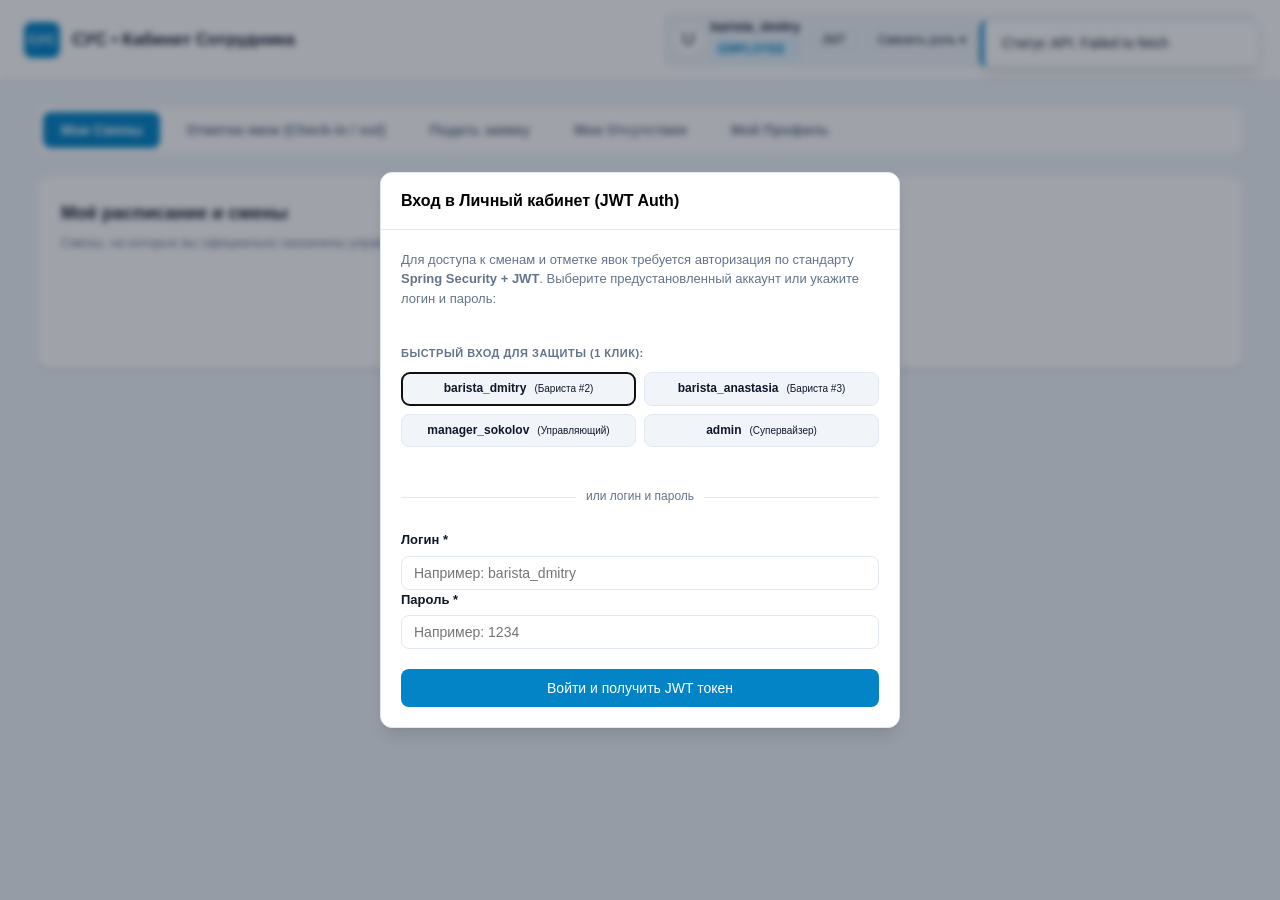
==== commit 79fa601d: "style: replace WFM with СУС, clean up lab/TZ badges and profile notice cards" ====
--- a/frontend/employee/index.html
+++ b/frontend/employee/index.html
@@ -3,7 +3,7 @@
 <head>
   <meta charset="UTF-8">
   <meta name="viewport" content="width=device-width, initial-scale=1.0">
-  <title>СУС WFM • Личный кабинет сотрудника</title>
+  <title>СУС • Кабинет Сотрудника</title>
   <link rel="stylesheet" href="style.css">
 </head>
 <body>
@@ -13,9 +13,9 @@
   <!-- Шапка приложения -->
   <header class="app-header">
     <div class="brand-section">
-      <div class="brand-badge">WFM</div>
+      <div class="brand-badge">СУС</div>
       <div>
-        <h1>СУС WFM • Кабинет Сотрудника</h1>
+        <h1>СУС • Кабинет Сотрудника</h1>
       </div>
     </div>
 
@@ -267,31 +267,6 @@
 
     <!-- ТАБ 5: МОЙ ПРОФИЛЬ -->
     <div id="tab-profile" class="tab-content">
-      <!-- Инфо-баннер требований Лабораторной №3 -->
-      <div class="lab3-notice-card" id="lab3-employee-notice">
-        <div class="lab3-notice-header">
-          <span class="lab3-badge">Лабораторная работа №3</span>
-          <h4>Контроль доступа, авторизация JWT и изоляция данных</h4>
-        </div>
-        <div class="lab3-features-grid">
-          <div class="lab3-feature-item">
-            <strong>JWT Bearer:</strong> Каждый запрос к микросервисам подписывается криптографическим токеном с правами роли в заголовке <code>Authorization</code>.
-          </div>
-          <div class="lab3-feature-item">
-            <strong>Изоляция данных (Data Isolation):</strong> Линейный сотрудник имеет доступ исключительно к собственной информации. Доступ к чужим карточкам или чужим сменам блокируется сервером (<code>403 Forbidden</code>).
-          </div>
-          <div class="lab3-feature-item">
-            <strong>Супервайзеры:</strong> Пользователей могут создавать только супервайзеры (<code>ADMIN</code>). Линейный сотрудник не может изменять пользователей.
-          </div>
-        </div>
-        <div class="lab3-actions" style="margin-top: 14px; display: flex; gap: 12px; align-items: center; flex-wrap: wrap;">
-          <button type="button" class="btn btn-warning btn-sm" id="btn-test-data-isolation">
-            Проверить изоляцию данных (Запрос чужой карточки #1 с моим токеном)
-          </button>
-          <span id="data-isolation-result" class="isolation-result-text"></span>
-        </div>
-      </div>
-
       <div class="card">
         <h2 class="card-title">Карточка сотрудника</h2>
         <p class="card-subtitle">Персональные данные и назначения на ставки</p>
@@ -333,12 +308,9 @@
     <!-- ТАБ: ТАБЕЛЬ ЯВОК (ДЛЯ MANAGER / ADMIN) -->
     <div id="tab-mgr-attendance" class="tab-content">
       <div class="card">
-        <div style="display: flex; justify-content: space-between; align-items: center; margin-bottom: 16px;">
-          <div>
-            <h2 class="card-title">Табель явок персонала (План / Факт)</h2>
-            <p class="card-subtitle" style="margin-bottom: 0;">Учёт отработанного времени сотрудников филиалов с бесконечной прокруткой</p>
-          </div>
-          <span class="badge badge-blue">ТРЕБОВАНИЕ ТЗ: Slice (Бесконечная прокрутка)</span>
+        <div style="margin-bottom: 16px;">
+          <h2 class="card-title">Табель явок персонала (План / Факт)</h2>
+          <p class="card-subtitle" style="margin-bottom: 0;">Учёт отработанного времени сотрудников филиалов</p>
         </div>
 
         <div style="overflow-x: auto;">
--- a/frontend/employee/style.css
+++ b/frontend/employee/style.css
@@ -64,7 +64,9 @@
   display: flex;
   align-items: center;
   justify-content: center;
-  font-size: 18px;
+  font-size: 13px;
+  font-weight: 700;
+  letter-spacing: 0.5px;
 }
 
 .brand-section h1 {
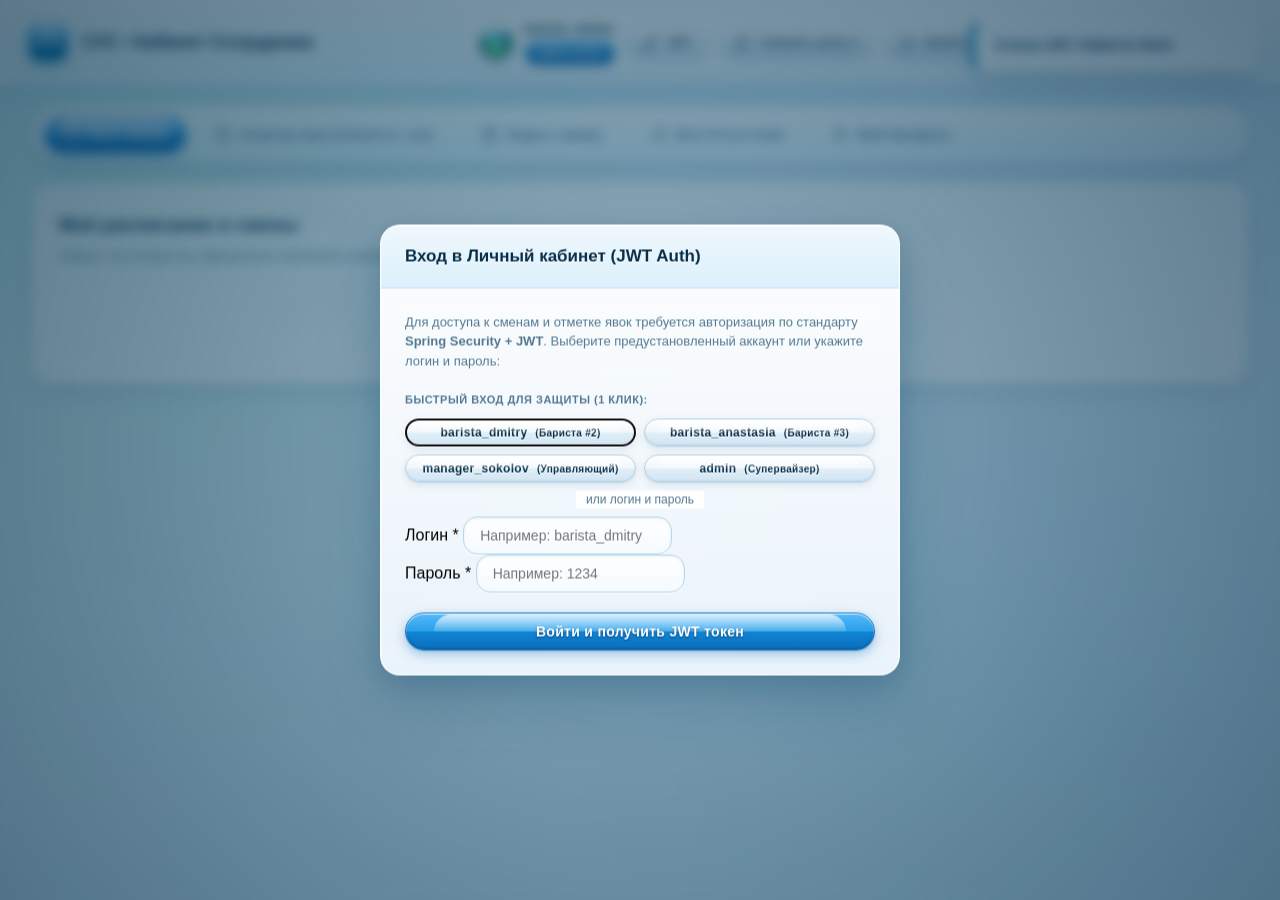
==== commit 2000efd9: "feat(ui): fluid responsive layout, MSN buddy aqua avatar and Frutiger Aero SVG icons" ====
--- a/frontend/employee/index.html
+++ b/frontend/employee/index.html
@@ -21,7 +21,9 @@
 
     <div class="user-auth-bar" id="user-auth-bar">
       <div class="auth-user-info" id="auth-user-info">
-        <span class="auth-avatar" id="auth-avatar">U</span>
+        <span class="auth-avatar" id="auth-avatar" title="Профиль">
+          <img src="avatar.png" alt="User" class="avatar-icon">
+        </span>
         <div class="auth-details">
           <span class="auth-username" id="auth-username">barista_dmitry</span>
           <span class="badge badge-blue" id="auth-role-badge">EMPLOYEE</span>
@@ -29,13 +31,15 @@
       </div>
 
       <button type="button" class="btn btn-secondary btn-sm" id="btn-inspect-jwt" title="Просмотреть текущий JWT токен и claims">
-        JWT
+        <svg class="btn-icon" viewBox="0 0 24 24"><path d="M21 2l-2 2m-7.61 7.61a5.5 5.5 0 1 1-7.778 7.778 5.5 5.5 0 0 1 7.777-7.777zm0 0L15.5 7.5m0 0l3 3L22 7l-3-3m-3.5 3.5L19 4"></path></svg>
+        <span>JWT</span>
       </button>
 
       <!-- Быстрое переключение учетной записи -->
       <div class="dropdown-container">
         <button type="button" class="btn btn-secondary btn-sm" id="btn-quick-switch" title="Быстро войти под другой системной ролью">
-          Сменить роль ▾
+          <svg class="btn-icon" viewBox="0 0 24 24"><path d="M16 21v-2a4 4 0 0 0-4-4H5a4 4 0 0 0-4 4v2"></path><circle cx="8.5" cy="7" r="4"></circle><polyline points="17 8 20 11 23 8"></polyline></svg>
+          <span>Сменить роль ▾</span>
         </button>
         <div class="dropdown-menu" id="quick-switch-menu" style="display: none;">
           <div class="dropdown-header">Быстрый вход для защиты (1 клик):</div>
@@ -58,11 +62,13 @@
       </div>
 
       <button type="button" class="btn btn-secondary btn-sm" id="btn-logout" title="Выйти из учетной записи">
-        Выйти
+        <svg class="btn-icon" viewBox="0 0 24 24"><path d="M9 21H5a2 2 0 0 1-2-2V5a2 2 0 0 1 2-2h4"></path><polyline points="16 17 21 12 16 7"></polyline><line x1="21" y1="12" x2="9" y2="12"></line></svg>
+        <span>Выйти</span>
       </button>
 
       <a id="btn-open-admin-portal" href="http://localhost:3000" target="_blank" class="btn btn-secondary btn-sm" style="display: inline-flex; text-decoration: none;">
-        Панель управления (Admin) ↗
+        <svg class="btn-icon" viewBox="0 0 24 24"><rect x="3" y="3" width="7" height="9" rx="1"></rect><rect x="14" y="3" width="7" height="5" rx="1"></rect><rect x="14" y="12" width="7" height="9" rx="1"></rect><rect x="3" y="16" width="7" height="5" rx="1"></rect></svg>
+        <span>Панель управления (Admin) ↗</span>
       </a>
     </div>
   </header>
@@ -73,43 +79,54 @@
     <nav class="employee-nav" id="main-nav">
       <!-- Личные вкладки сотрудника (видны всем) -->
       <button class="tab-btn active" data-tab="shifts">
-        Мои Смены
+        <svg class="tab-icon" viewBox="0 0 24 24"><rect x="3" y="4" width="18" height="18" rx="2" ry="2"></rect><line x1="16" y1="2" x2="16" y2="6"></line><line x1="8" y1="2" x2="8" y2="6"></line><line x1="3" y1="10" x2="21" y2="10"></line></svg>
+        <span>Мои Смены</span>
       </button>
       <button class="tab-btn" data-tab="attendance">
-        Отметка явок (Check-in / out)
+        <svg class="tab-icon" viewBox="0 0 24 24"><circle cx="12" cy="12" r="10"></circle><polyline points="12 6 12 12 16 14"></polyline></svg>
+        <span>Отметка явок (Check-in / out)</span>
       </button>
       <button class="tab-btn" data-tab="requests">
-        Подать заявку
+        <svg class="tab-icon" viewBox="0 0 24 24"><path d="M14 2H6a2 2 0 0 0-2 2v16a2 2 0 0 0 2 2h12a2 2 0 0 0 2-2V8z"></path><polyline points="14 2 14 8 20 8"></polyline><line x1="12" y1="18" x2="12" y2="12"></line><line x1="9" y1="15" x2="15" y2="15"></line></svg>
+        <span>Подать заявку</span>
       </button>
       <button class="tab-btn" data-tab="absences">
-        Мои Отсутствия
+        <svg class="tab-icon" viewBox="0 0 24 24"><circle cx="12" cy="12" r="5"></circle><line x1="12" y1="1" x2="12" y2="3"></line><line x1="12" y1="21" x2="12" y2="23"></line><line x1="4.22" y1="4.22" x2="5.64" y2="5.64"></line><line x1="18.36" y1="18.36" x2="19.78" y2="19.78"></line><line x1="1" y1="12" x2="3" y2="12"></line><line x1="21" y1="12" x2="23" y2="12"></line><line x1="4.22" y1="19.78" x2="5.64" y2="18.36"></line><line x1="18.36" y1="5.64" x2="19.78" y2="4.22"></line></svg>
+        <span>Мои Отсутствия</span>
       </button>
       <button class="tab-btn" data-tab="profile">
-        Мой Профиль
+        <svg class="tab-icon" viewBox="0 0 24 24"><path d="M20 21v-2a4 4 0 0 0-4-4H8a4 4 0 0 0-4 4v2"></path><circle cx="12" cy="7" r="4"></circle></svg>
+        <span>Мой Профиль</span>
       </button>
 
       <!-- Вкладки Управляющего (MANAGER и ADMIN) -->
       <button class="tab-btn role-tab-mgr" data-tab="mgr-shifts" style="display: none;">
-        Графики и Смены
+        <svg class="tab-icon" viewBox="0 0 24 24"><rect x="3" y="3" width="18" height="18" rx="2"></rect><path d="M3 9h18"></path><path d="M9 21V9"></path></svg>
+        <span>Графики и Смены</span>
       </button>
       <button class="tab-btn role-tab-mgr" data-tab="mgr-attendance" style="display: none;">
-        Табель явок
+        <svg class="tab-icon" viewBox="0 0 24 24"><path d="M16 4h2a2 2 0 0 1 2 2v14a2 2 0 0 1-2 2H6a2 2 0 0 1-2-2V6a2 2 0 0 1 2-2h2"></path><rect x="8" y="2" width="8" height="4" rx="1" ry="1"></rect><path d="M9 14l2 2 4-4"></path></svg>
+        <span>Табель явок</span>
       </button>
 
       <!-- Согласование заявок команды (MANAGER, HR и ADMIN) -->
       <button class="tab-btn role-tab-mgr role-tab-hr" data-tab="team-requests" style="display: none;">
-        Согласование заявок
+        <svg class="tab-icon" viewBox="0 0 24 24"><polyline points="9 11 12 14 22 4"></polyline><path d="M21 12v7a2 2 0 0 1-2 2H5a2 2 0 0 1-2-2V5a2 2 0 0 1 2-2h11"></path></svg>
+        <span>Согласование заявок</span>
       </button>
 
       <!-- Вкладки Кадровой службы (HR и ADMIN) -->
       <button class="tab-btn role-tab-hr" data-tab="hr-employees" style="display: none;">
-        Кадровый состав
+        <svg class="tab-icon" viewBox="0 0 24 24"><path d="M17 21v-2a4 4 0 0 0-4-4H5a4 4 0 0 0-4 4v2"></path><circle cx="9" cy="7" r="4"></circle><path d="M23 21v-2a4 4 0 0 0-3-3.87"></path><path d="M16 3.13a4 4 0 0 1 0 7.75"></path></svg>
+        <span>Кадровый состав</span>
       </button>
       <button class="tab-btn role-tab-hr" data-tab="hr-users" style="display: none;">
-        Пользователи и Доступ
+        <svg class="tab-icon" viewBox="0 0 24 24"><rect x="3" y="11" width="18" height="11" rx="2" ry="2"></rect><path d="M7 11V7a5 5 0 0 1 10 0v4"></path></svg>
+        <span>Пользователи и Доступ</span>
       </button>
       <button class="tab-btn role-tab-hr" data-tab="hr-org" style="display: none;">
-        Структура организации
+        <svg class="tab-icon" viewBox="0 0 24 24"><path d="M3 21h18"></path><path d="M6 21V7a2 2 0 0 1 2-2h8a2 2 0 0 1 2 2v14"></path><path d="M10 9h4"></path><path d="M10 13h4"></path><path d="M10 17h4"></path></svg>
+        <span>Структура организации</span>
       </button>
     </nav>
 
@@ -149,10 +166,12 @@
         </div>
         <div class="tracker-actions">
           <button class="btn-tracker btn-check-in" id="btn-clock-in">
-            Начать смену (Check-in)
+            <svg class="btn-icon" viewBox="0 0 24 24"><polygon points="5 3 19 12 5 21 5 3"></polygon></svg>
+            <span>Начать смену (Check-in)</span>
           </button>
           <button class="btn-tracker btn-check-out" id="btn-clock-out">
-            Завершить смену (Check-out)
+            <svg class="btn-icon" viewBox="0 0 24 24"><rect x="6" y="6" width="12" height="12" rx="2"></rect></svg>
+            <span>Завершить смену (Check-out)</span>
           </button>
         </div>
       </div>
@@ -215,7 +234,10 @@
             <input type="text" id="req-comment" class="form-input" placeholder="Например: Плановый отпуск согласно графику">
           </div>
 
-          <button type="submit" class="btn-submit">Отправить заявку на согласование</button>
+          <button type="submit" class="btn-submit">
+            <svg class="btn-icon" viewBox="0 0 24 24"><line x1="22" y1="2" x2="11" y2="13"></line><polygon points="22 2 15 22 11 13 2 9 22 2"></polygon></svg>
+            <span>Отправить заявку на согласование</span>
+          </button>
         </form>
       </div>
 
@@ -292,8 +314,14 @@
             <select id="mgr-schedule-select" class="form-control" style="width: auto;">
               <option value="">Выберите график...</option>
             </select>
-            <button class="btn btn-secondary btn-sm" id="btn-mgr-create-sched">+ Создать график</button>
-            <button class="btn btn-primary btn-sm" id="btn-mgr-create-shift">+ Добавить смену</button>
+            <button class="btn btn-secondary btn-sm" id="btn-mgr-create-sched">
+              <svg class="btn-icon" viewBox="0 0 24 24"><line x1="12" y1="5" x2="12" y2="19"></line><line x1="5" y1="12" x2="19" y2="12"></line></svg>
+              <span>Создать график</span>
+            </button>
+            <button class="btn btn-primary btn-sm" id="btn-mgr-create-shift">
+              <svg class="btn-icon" viewBox="0 0 24 24"><circle cx="12" cy="12" r="10"></circle><polyline points="12 6 12 12 16 14"></polyline></svg>
+              <span>Добавить смену</span>
+            </button>
           </div>
         </div>
 
@@ -388,8 +416,14 @@
             <p class="card-subtitle" style="margin-bottom: 0;">Приём на работу, увольнение и привязка к филиалам и должностям</p>
           </div>
           <div style="display: flex; gap: 8px;">
-            <button class="btn btn-secondary btn-sm" id="btn-hr-assign-emp">Назначить в филиал</button>
-            <button class="btn btn-primary btn-sm" id="btn-hr-add-emp">+ Добавить сотрудника</button>
+            <button class="btn btn-secondary btn-sm" id="btn-hr-assign-emp">
+              <svg class="btn-icon" viewBox="0 0 24 24"><path d="M16 21v-2a4 4 0 0 0-4-4H5a4 4 0 0 0-4 4v2"></path><circle cx="8.5" cy="7" r="4"></circle></svg>
+              <span>Назначить в филиал</span>
+            </button>
+            <button class="btn btn-primary btn-sm" id="btn-hr-add-emp">
+              <svg class="btn-icon" viewBox="0 0 24 24"><line x1="12" y1="5" x2="12" y2="19"></line><line x1="5" y1="12" x2="19" y2="12"></line></svg>
+              <span>Добавить сотрудника</span>
+            </button>
           </div>
         </div>
 
@@ -423,7 +457,10 @@
             <h2 class="card-title">Учётные записи и системные роли (0..3)</h2>
             <p class="card-subtitle" style="margin-bottom: 0;">Выдача логинов и назначение прав: 0: ADMIN, 1: HR, 2: MANAGER, 3: EMPLOYEE</p>
           </div>
-          <button class="btn btn-primary btn-sm" id="btn-hr-add-user">+ Создать пользователя</button>
+          <button class="btn btn-primary btn-sm" id="btn-hr-add-user">
+            <svg class="btn-icon" viewBox="0 0 24 24"><line x1="12" y1="5" x2="12" y2="19"></line><line x1="5" y1="12" x2="19" y2="12"></line></svg>
+            <span>Создать пользователя</span>
+          </button>
         </div>
 
         <div style="overflow-x: auto;">
@@ -454,7 +491,10 @@
         <div class="card">
           <div style="display: flex; justify-content: space-between; align-items: center; margin-bottom: 12px;">
             <h3 style="font-size: 16px; font-weight: 600;">Компании (Юрлица)</h3>
-            <button class="btn btn-primary btn-sm" id="btn-hr-add-company">+ Добавить</button>
+            <button class="btn btn-primary btn-sm" id="btn-hr-add-company">
+              <svg class="btn-icon" viewBox="0 0 24 24"><line x1="12" y1="5" x2="12" y2="19"></line><line x1="5" y1="12" x2="19" y2="12"></line></svg>
+              <span>Добавить</span>
+            </button>
           </div>
           <div style="overflow-x: auto;">
             <table class="data-table">
@@ -472,7 +512,10 @@
         <div class="card">
           <div style="display: flex; justify-content: space-between; align-items: center; margin-bottom: 12px;">
             <h3 style="font-size: 16px; font-weight: 600;">Справочник должностей</h3>
-            <button class="btn btn-primary btn-sm" id="btn-hr-add-position">+ Добавить</button>
+            <button class="btn btn-primary btn-sm" id="btn-hr-add-position">
+              <svg class="btn-icon" viewBox="0 0 24 24"><line x1="12" y1="5" x2="12" y2="19"></line><line x1="5" y1="12" x2="19" y2="12"></line></svg>
+              <span>Добавить</span>
+            </button>
           </div>
           <div style="overflow-x: auto;">
             <table class="data-table">
@@ -495,7 +538,10 @@
             <select id="hr-branch-company-select" class="form-control" style="width: auto;">
               <option value="">Выберите компанию...</option>
             </select>
-            <button class="btn btn-primary btn-sm" id="btn-hr-add-branch">+ Добавить филиал</button>
+            <button class="btn btn-primary btn-sm" id="btn-hr-add-branch">
+              <svg class="btn-icon" viewBox="0 0 24 24"><line x1="12" y1="5" x2="12" y2="19"></line><line x1="5" y1="12" x2="19" y2="12"></line></svg>
+              <span>Добавить филиал</span>
+            </button>
           </div>
         </div>
         <div style="overflow-x: auto;">
--- a/frontend/employee/style.css
+++ b/frontend/employee/style.css
@@ -1,22 +1,54 @@
 :root {
+  /* Frutiger Aero Color Palette */
   --primary: #0284c7;
-  --primary-hover: #0369a1;
+  --primary-hover: #0ea5e9;
+  --primary-active: #0369a1;
   --primary-light: #e0f2fe;
+  
   --success: #16a34a;
+  --success-hover: #22c55e;
+  --success-active: #15803d;
   --success-light: #dcfce7;
+  
   --warning: #d97706;
+  --warning-hover: #f59e0b;
+  --warning-active: #b45309;
   --warning-light: #fef9c3;
+  
   --danger: #dc2626;
+  --danger-hover: #ef4444;
+  --danger-active: #b91c1c;
   --danger-light: #fee2e2;
-  --bg: #f1f5f9;
-  --surface: #ffffff;
-  --border: #e2e8f0;
-  --text-main: #0f172a;
-  --text-muted: #64748b;
-  --radius: 12px;
+
+  /* Glass & Atmosphere */
+  --sky-top: #cbeafd;
+  --sky-mid: #e3f3fc;
+  --sky-bottom: #daf0fa;
+  --surface-glass: rgba(255, 255, 255, 0.78);
+  --surface-glass-hover: rgba(255, 255, 255, 0.9);
+  --surface-glass-solid: rgba(248, 252, 255, 0.94);
+  
+  --border-glass: rgba(255, 255, 255, 0.85);
+  --border-glass-rim: rgba(147, 197, 235, 0.45);
+  
+  --text-main: #0c4a6e;
+  --text-dark: #082f49;
+  --text-muted: #527993;
+  
+  --radius-lg: 20px;
+  --radius: 14px;
   --radius-sm: 8px;
-  --shadow: 0 4px 6px -1px rgb(0 0 0 / 0.06), 0 2px 4px -2px rgb(0 0 0 / 0.04);
-  --shadow-lg: 0 10px 15px -3px rgb(0 0 0 / 0.1), 0 4px 6px -4px rgb(0 0 0 / 0.05);
+  --radius-pill: 9999px;
+  
+  --aero-shadow: 
+    0 10px 28px -4px rgba(12, 74, 110, 0.14),
+    0 4px 10px -2px rgba(12, 74, 110, 0.08),
+    inset 0 1px 1px 0 rgba(255, 255, 255, 0.95);
+    
+  --aero-shadow-lg: 
+    0 18px 40px -6px rgba(12, 74, 110, 0.2),
+    0 8px 16px -4px rgba(12, 74, 110, 0.12),
+    inset 0 1px 2px 0 rgba(255, 255, 255, 1);
 }
 
 * {
@@ -26,133 +58,278 @@
 }
 
 body {
-  font-family: -apple-system, BlinkMacSystemFont, "Segoe UI", Roboto, Helvetica, Arial, sans-serif;
-  background-color: var(--bg);
+  font-family: "Segoe UI", -apple-system, BlinkMacSystemFont, Roboto, "Lucida Grande", sans-serif;
   color: var(--text-main);
   line-height: 1.5;
   min-height: 100vh;
   display: flex;
   flex-direction: column;
-}
-
-/* Header */
+  background: 
+    radial-gradient(ellipse 70% 40% at 50% -10%, rgba(125, 211, 252, 0.55) 0%, transparent 60%),
+    radial-gradient(circle at 10% 20%, rgba(167, 243, 208, 0.35) 0%, transparent 45%),
+    radial-gradient(circle at 90% 80%, rgba(186, 230, 253, 0.45) 0%, transparent 50%),
+    linear-gradient(180deg, var(--sky-top) 0%, var(--sky-mid) 40%, var(--sky-bottom) 100%) fixed;
+  background-attachment: fixed;
+}
+
+/* ================= Frutiger Aero Header ================= */
 header.app-header {
-  background: var(--surface);
-  border-bottom: 1px solid var(--border);
-  padding: 14px 24px;
+  background: linear-gradient(180deg, rgba(255, 255, 255, 0.92) 0%, rgba(235, 246, 254, 0.8) 100%);
+  backdrop-filter: blur(16px) saturate(190%);
+  -webkit-backdrop-filter: blur(16px) saturate(190%);
+  border-bottom: 1px solid var(--border-glass-rim);
+  box-shadow: 
+    0 4px 20px rgba(12, 74, 110, 0.08),
+    inset 0 -1px 2px rgba(255, 255, 255, 0.8),
+    inset 0 1px 0 rgba(255, 255, 255, 1);
+  padding: 12px 28px;
   display: flex;
   justify-content: space-between;
   align-items: center;
   position: sticky;
   top: 0;
   z-index: 100;
-  box-shadow: 0 1px 2px 0 rgb(0 0 0 / 0.05);
 }
 
 .brand-section {
   display: flex;
   align-items: center;
-  gap: 12px;
-}
-
+  gap: 14px;
+}
+
+/* Iconic Frutiger Glass Orb / Gem Logo */
 .brand-badge {
-  background: var(--primary);
-  color: #fff;
-  width: 36px;
-  height: 36px;
-  border-radius: 8px;
+  position: relative;
+  width: 40px;
+  height: 40px;
+  border-radius: 12px;
   display: flex;
   align-items: center;
   justify-content: center;
   font-size: 13px;
+  font-weight: 800;
+  letter-spacing: 0.6px;
+  color: #ffffff;
+  background: linear-gradient(180deg, #38bdf8 0%, #0284c7 50%, #0369a1 100%);
+  border: 1px solid rgba(255, 255, 255, 0.7);
+  box-shadow: 
+    0 4px 12px rgba(2, 132, 199, 0.35),
+    inset 0 1px 1px rgba(255, 255, 255, 0.9),
+    inset 0 -2px 4px rgba(3, 105, 161, 0.4);
+  text-shadow: 0 1px 2px rgba(3, 105, 161, 0.6);
+  overflow: hidden;
+}
+
+.brand-badge::before {
+  content: "";
+  position: absolute;
+  top: 1px;
+  left: 3px;
+  right: 3px;
+  height: 45%;
+  background: linear-gradient(180deg, rgba(255, 255, 255, 0.85) 0%, rgba(255, 255, 255, 0.1) 100%);
+  border-radius: 9px 9px 40% 40%;
+  pointer-events: none;
+}
+
+.brand-section h1 {
+  font-size: 18px;
+  font-weight: 800;
+  color: var(--text-dark);
+  text-shadow: 0 1px 0 rgba(255, 255, 255, 0.9);
+  letter-spacing: -0.2px;
+}
+
+/* ================= Aero Glass Auth Bar ================= */
+.user-auth-bar {
+  display: flex;
+  align-items: center;
+  gap: 12px;
+  background: linear-gradient(180deg, rgba(255, 255, 255, 0.85) 0%, rgba(240, 249, 255, 0.65) 100%);
+  padding: 6px 14px;
+  border-radius: var(--radius-pill);
+  border: 1px solid var(--border-glass);
+  box-shadow: 
+    0 3px 10px rgba(12, 74, 110, 0.08),
+    inset 0 1px 1px rgba(255, 255, 255, 0.95);
+}
+
+.auth-user-info {
+  display: flex;
+  align-items: center;
+  gap: 10px;
+}
+
+/* Glossy Avatar Orb with MSN Aqua Buddy */
+.auth-avatar {
+  width: 38px;
+  height: 38px;
+  border-radius: 50%;
+  background: radial-gradient(circle at 35% 25%, #ffffff 0%, #c4eeea 55%, #76d7cb 100%);
+  border: 2px solid rgba(255, 255, 255, 0.95);
+  box-shadow: 
+    0 3px 8px rgba(13, 148, 136, 0.35),
+    inset 0 1px 2px rgba(255, 255, 255, 1),
+    inset 0 -1px 3px rgba(15, 118, 110, 0.25);
+  display: flex;
+  align-items: center;
+  justify-content: center;
+  overflow: hidden;
+  flex-shrink: 0;
+  position: relative;
+  cursor: pointer;
+  transition: transform 0.2s cubic-bezier(0.16, 1, 0.3, 1), box-shadow 0.2s ease;
+}
+
+.auth-avatar:hover {
+  transform: scale(1.08);
+  box-shadow: 
+    0 4px 14px rgba(13, 148, 136, 0.45),
+    inset 0 1px 2px rgba(255, 255, 255, 1);
+}
+
+.auth-avatar img.avatar-icon {
+  width: 100%;
+  height: 100%;
+  object-fit: cover;
+  display: block;
+  border-radius: 50%;
+}
+
+.auth-avatar::before {
+  content: "";
+  position: absolute;
+  top: 1px;
+  left: 4px;
+  right: 4px;
+  height: 42%;
+  background: linear-gradient(180deg, rgba(255, 255, 255, 0.75) 0%, rgba(255, 255, 255, 0.05) 100%);
+  border-radius: 50% 50% 40% 40%;
+  pointer-events: none;
+  z-index: 2;
+}
+
+.auth-details {
+  display: flex;
+  flex-direction: column;
+  gap: 2px;
+}
+
+.auth-username {
+  font-size: 13px;
   font-weight: 700;
-  letter-spacing: 0.5px;
-}
-
-.brand-section h1 {
-  font-size: 17px;
+  color: var(--text-dark);
+}
+
+/* ================= Main Layout (Fluid Scaling across screen) ================= */
+.main-wrapper {
+  width: 100%;
+  max-width: 100%;
+  box-sizing: border-box;
+  padding: 22px clamp(16px, 2.5vw, 36px);
+  display: flex;
+  flex-direction: column;
+  gap: 22px;
+  flex-grow: 1;
+}
+
+/* ================= Frutiger Aero Tabs ================= */
+nav.employee-nav {
+  display: flex;
+  flex-wrap: wrap;
+  align-items: center;
+  gap: 8px 10px;
+  background: linear-gradient(180deg, rgba(255, 255, 255, 0.85) 0%, rgba(235, 246, 254, 0.6) 100%);
+  backdrop-filter: blur(12px) saturate(180%);
+  -webkit-backdrop-filter: blur(12px) saturate(180%);
+  padding: 8px 12px;
+  border-radius: var(--radius-pill);
+  border: 1px solid var(--border-glass);
+  box-shadow: var(--aero-shadow);
+  width: 100%;
+  box-sizing: border-box;
+}
+
+.tab-btn {
+  position: relative;
+  display: inline-flex;
+  align-items: center;
+  justify-content: center;
+  gap: 8px;
+  padding: 9px 18px;
+  border-radius: var(--radius-pill);
+  border: 1px solid transparent;
+  background: transparent;
+  color: var(--text-muted);
+  font-size: 13.5px;
   font-weight: 700;
-}
-
-.user-selector-container {
-  display: flex;
-  align-items: center;
-  gap: 10px;
-}
-
-.user-selector-container label {
-  font-size: 13px;
-  font-weight: 600;
-  color: var(--text-muted);
-}
-
-.form-select {
-  padding: 8px 14px;
-  border-radius: var(--radius-sm);
-  border: 1px solid var(--border);
-  font-size: 14px;
-  background: #ffffff;
-  color: var(--text-main);
-  font-weight: 500;
-  cursor: pointer;
-  outline: none;
-}
-
-.form-select:focus {
-  border-color: var(--primary);
-  box-shadow: 0 0 0 2px var(--primary-light);
-}
-
-/* Main Layout */
-.main-wrapper {
-  max-width: 1240px;
-  width: 100%;
-  margin: 0 auto;
-  padding: 24px 16px;
-  display: flex;
-  flex-direction: column;
-  gap: 20px;
-  flex-grow: 1;
-}
-
-/* Tab Navigation */
-nav.employee-nav {
-  display: flex;
-  gap: 8px;
-  background: var(--surface);
-  padding: 6px;
-  border-radius: var(--radius);
-  border: 1px solid var(--border);
-  overflow-x: auto;
-}
-
-.tab-btn {
-  display: inline-flex;
-  align-items: center;
-  gap: 8px;
-  padding: 10px 18px;
-  border-radius: var(--radius-sm);
-  border: none;
-  background: none;
-  color: var(--text-muted);
-  font-size: 14px;
-  font-weight: 600;
   cursor: pointer;
   white-space: nowrap;
-  transition: all 0.15s ease;
+  flex-shrink: 0;
+  transition: all 0.2s cubic-bezier(0.16, 1, 0.3, 1);
 }
 
 .tab-btn:hover {
-  background: var(--primary-light);
+  background: rgba(255, 255, 255, 0.65);
   color: var(--primary);
-}
-
+  border-color: rgba(255, 255, 255, 0.8);
+  box-shadow: 0 2px 6px rgba(2, 132, 199, 0.1);
+}
+
+/* Vector / Aero Icons in Tabs & Buttons */
+.tab-icon, .nav-icon, .btn-icon {
+  width: 17px;
+  height: 17px;
+  vertical-align: middle;
+  flex-shrink: 0;
+  stroke: currentColor;
+  fill: none;
+  stroke-width: 2;
+  stroke-linecap: round;
+  stroke-linejoin: round;
+  transition: transform 0.2s ease;
+}
+
+.tab-btn:hover .tab-icon,
+.nav-item:hover .nav-icon,
+.btn:hover .btn-icon {
+  transform: scale(1.12);
+}
+
+/* Active Glossy Tab Pill */
 .tab-btn.active {
-  background: var(--primary);
-  color: #ffffff;
-}
-
-/* Content Tabs */
+  background: linear-gradient(180deg, 
+    #56bafc 0%, 
+    #299fe8 49%, 
+    #1085d4 51%, 
+    #0b6ebd 100%);
+  color: #ffffff;
+  border-color: #1a7bc7;
+  box-shadow: 
+    0 4px 12px rgba(11, 110, 189, 0.35),
+    inset 0 1px 1px rgba(255, 255, 255, 0.9),
+    inset 0 -1px 2px rgba(0, 40, 90, 0.3);
+  text-shadow: 0 1px 2px rgba(0, 30, 70, 0.6);
+}
+
+.tab-btn.active .tab-icon {
+  stroke: #ffffff;
+  filter: drop-shadow(0 1px 2px rgba(0, 30, 70, 0.5));
+}
+
+.tab-btn.active::before {
+  content: "";
+  position: absolute;
+  top: 1px;
+  left: 6%;
+  right: 6%;
+  height: 48%;
+  background: linear-gradient(180deg, rgba(255, 255, 255, 0.75) 0%, rgba(255, 255, 255, 0.15) 100%);
+  border-radius: 9999px 9999px 50% 50%;
+  pointer-events: none;
+}
+
+/* Tab Content */
 .tab-content {
   display: none;
 }
@@ -160,22 +337,44 @@
 .tab-content.active {
   display: flex;
   flex-direction: column;
-  gap: 20px;
-}
-
-/* Cards & Panels */
+  gap: 22px;
+}
+
+/* ================= Aero Glass Cards & Panels ================= */
 .card {
-  background: var(--surface);
-  border: 1px solid var(--border);
-  border-radius: var(--radius);
-  box-shadow: var(--shadow);
-  padding: 24px;
+  background: var(--surface-glass);
+  backdrop-filter: blur(14px) saturate(180%);
+  -webkit-backdrop-filter: blur(14px) saturate(180%);
+  border: 1px solid var(--border-glass);
+  border-radius: var(--radius-lg);
+  box-shadow: var(--aero-shadow);
+  padding: 26px;
+  position: relative;
+  overflow: hidden;
+}
+
+/* Top glass glare on cards */
+.card::before {
+  content: "";
+  position: absolute;
+  top: 0;
+  left: 0;
+  right: 0;
+  height: 3px;
+  background: linear-gradient(90deg, 
+    rgba(255, 255, 255, 0) 0%, 
+    rgba(255, 255, 255, 0.95) 25%, 
+    rgba(255, 255, 255, 0.95) 75%, 
+    rgba(255, 255, 255, 0) 100%);
+  pointer-events: none;
 }
 
 .card-title {
-  font-size: 18px;
-  font-weight: 700;
+  font-size: 19px;
+  font-weight: 800;
+  color: var(--text-dark);
   margin-bottom: 6px;
+  text-shadow: 0 1px 0 rgba(255, 255, 255, 0.8);
 }
 
 .card-subtitle {
@@ -184,100 +383,185 @@
   margin-bottom: 20px;
 }
 
-/* Clock / Time Tracker widget */
+/* ================= Frutiger Aero Time Tracker Widget ================= */
 .tracker-box {
-  background: linear-gradient(135deg, #0284c7 0%, #0369a1 100%);
-  color: #ffffff;
-  border-radius: var(--radius);
-  padding: 28px;
+  position: relative;
+  background: linear-gradient(135deg, 
+    #0284c7 0%, 
+    #0369a1 50%, 
+    #075985 100%);
+  color: #ffffff;
+  border-radius: var(--radius-lg);
+  padding: 30px;
   display: flex;
   justify-content: space-between;
   align-items: center;
   flex-wrap: wrap;
-  gap: 20px;
-  box-shadow: var(--shadow-lg);
+  gap: 24px;
+  box-shadow: 
+    0 16px 36px rgba(2, 132, 199, 0.35),
+    inset 0 1px 2px rgba(255, 255, 255, 0.7),
+    inset 0 -2px 6px rgba(3, 105, 161, 0.6);
+  border: 1px solid rgba(255, 255, 255, 0.5);
+  overflow: hidden;
+}
+
+/* Water / Sky glass shimmer on tracker box */
+.tracker-box::before {
+  content: "";
+  position: absolute;
+  top: -50%;
+  left: -20%;
+  width: 140%;
+  height: 100%;
+  background: radial-gradient(ellipse at 50% 100%, rgba(255, 255, 255, 0.3) 0%, rgba(255, 255, 255, 0) 65%);
+  pointer-events: none;
+  transform: rotate(-4deg);
 }
 
 .tracker-time h2 {
-  font-size: 38px;
-  font-weight: 800;
+  font-size: 42px;
+  font-weight: 900;
   letter-spacing: -0.5px;
+  text-shadow: 0 2px 8px rgba(0, 30, 60, 0.5);
+  font-variant-numeric: tabular-nums;
 }
 
 .tracker-time p {
   font-size: 14px;
-  opacity: 0.9;
+  opacity: 0.92;
+  text-shadow: 0 1px 2px rgba(0, 30, 60, 0.4);
 }
 
 .tracker-actions {
   display: flex;
-  gap: 12px;
-}
-
+  gap: 14px;
+}
+
+/* Tracker Glossy Pill Buttons (Matching Reference) */
 .btn-tracker {
-  padding: 12px 24px;
-  border-radius: var(--radius-sm);
-  border: none;
+  position: relative;
+  padding: 14px 28px;
+  border-radius: var(--radius-pill);
   font-size: 15px;
-  font-weight: 700;
+  font-weight: 800;
   cursor: pointer;
   display: inline-flex;
   align-items: center;
-  gap: 8px;
-  transition: transform 0.1s ease, filter 0.15s ease;
-}
-
-.btn-tracker:active {
-  transform: scale(0.98);
+  justify-content: center;
+  gap: 10px;
+  letter-spacing: 0.4px;
+  text-shadow: 0 1px 2px rgba(0, 0, 0, 0.4);
+  overflow: hidden;
+  transition: transform 0.15s ease, box-shadow 0.15s ease, filter 0.15s ease;
+  border: 1px solid rgba(255, 255, 255, 0.6);
+}
+
+.btn-tracker .btn-icon {
+  width: 20px;
+  height: 20px;
+  stroke-width: 2.4;
+  filter: drop-shadow(0 1px 2px rgba(0, 0, 0, 0.35));
+}
+
+.btn-tracker::before {
+  content: "";
+  position: absolute;
+  top: 1px;
+  left: 6%;
+  right: 6%;
+  height: 48%;
+  background: linear-gradient(180deg, rgba(255, 255, 255, 0.8) 0%, rgba(255, 255, 255, 0.15) 100%);
+  border-radius: 9999px 9999px 50% 50%;
+  pointer-events: none;
 }
 
 .btn-check-in {
-  background: #22c55e;
-  color: #ffffff;
+  background: linear-gradient(180deg, #74d84b 0%, #44bd1b 49%, #34a810 51%, #268b07 100%);
+  color: #ffffff;
+  border-color: #278809;
+  box-shadow: 
+    0 6px 16px rgba(38, 139, 7, 0.4),
+    inset 0 1px 1px rgba(255, 255, 255, 0.9),
+    inset 0 -1px 3px rgba(10, 60, 5, 0.4);
 }
 
 .btn-check-in:hover {
-  filter: brightness(1.08);
+  background: linear-gradient(180deg, #85e85c 0%, #51cd27 49%, #3eb618 51%, #2d9e0b 100%);
+  box-shadow: 
+    0 8px 20px rgba(38, 139, 7, 0.5),
+    inset 0 1px 2px rgba(255, 255, 255, 1);
+  transform: translateY(-1px);
+}
+
+.btn-check-in:active {
+  transform: translateY(1px);
+  box-shadow: 0 2px 6px rgba(0, 0, 0, 0.25), inset 0 2px 4px rgba(0, 40, 0, 0.4);
 }
 
 .btn-check-out {
-  background: #ef4444;
-  color: #ffffff;
+  background: linear-gradient(180deg, #f85b5b 0%, #e62828 49%, #cb1818 51%, #a80c0c 100%);
+  color: #ffffff;
+  border-color: #a00f0f;
+  box-shadow: 
+    0 6px 16px rgba(168, 12, 12, 0.4),
+    inset 0 1px 1px rgba(255, 255, 255, 0.9),
+    inset 0 -1px 3px rgba(60, 5, 5, 0.4);
 }
 
 .btn-check-out:hover {
-  filter: brightness(1.08);
-}
-
-/* Shifts Cards Grid */
+  background: linear-gradient(180deg, #ff6e6e 0%, #f33939 49%, #dc2525 51%, #bd1515 100%);
+  box-shadow: 
+    0 8px 20px rgba(168, 12, 12, 0.5),
+    inset 0 1px 2px rgba(255, 255, 255, 1);
+  transform: translateY(-1px);
+}
+
+.btn-check-out:active {
+  transform: translateY(1px);
+  box-shadow: 0 2px 6px rgba(0, 0, 0, 0.25), inset 0 2px 4px rgba(60, 0, 0, 0.4);
+}
+
+/* ================= Shifts Cards Grid ================= */
 .shifts-grid {
   display: grid;
   grid-template-columns: repeat(auto-fit, minmax(280px, 1fr));
-  gap: 16px;
+  gap: 18px;
 }
 
 .shift-tile {
-  background: var(--surface);
-  border: 1px solid var(--border);
+  background: linear-gradient(180deg, rgba(255, 255, 255, 0.9) 0%, rgba(240, 248, 255, 0.75) 100%);
+  border: 1px solid var(--border-glass);
   border-radius: var(--radius);
-  padding: 18px;
-  box-shadow: var(--shadow);
+  padding: 20px;
+  box-shadow: 
+    0 4px 14px rgba(12, 74, 110, 0.08),
+    inset 0 1px 1px rgba(255, 255, 255, 0.95);
   display: flex;
   flex-direction: column;
   gap: 8px;
-  border-left: 5px solid var(--primary);
+  border-left: 6px solid #0284c7;
+  position: relative;
+  transition: transform 0.15s ease, box-shadow 0.15s ease;
+}
+
+.shift-tile:hover {
+  transform: translateY(-2px);
+  box-shadow: 
+    0 8px 22px rgba(12, 74, 110, 0.14),
+    inset 0 1px 2px rgba(255, 255, 255, 1);
 }
 
 .shift-tile-date {
   font-size: 16px;
-  font-weight: 700;
-  color: var(--text-main);
+  font-weight: 800;
+  color: var(--text-dark);
 }
 
 .shift-tile-time {
   font-size: 14px;
-  color: var(--primary);
-  font-weight: 600;
+  color: #0284c7;
+  font-weight: 700;
 }
 
 .shift-tile-meta {
@@ -285,62 +569,107 @@
   color: var(--text-muted);
 }
 
-/* Tables */
-table.styled-table {
+/* ================= Aero Glass Tables ================= */
+table.styled-table, table.data-table {
   width: 100%;
-  border-collapse: collapse;
+  border-collapse: separate;
+  border-spacing: 0;
   font-size: 14px;
   text-align: left;
-}
-
-table.styled-table th {
-  padding: 12px 14px;
-  background: #f8fafc;
-  border-bottom: 1px solid var(--border);
-  color: var(--text-muted);
-  font-weight: 600;
-}
-
-table.styled-table td {
-  padding: 12px 14px;
-  border-bottom: 1px solid var(--border);
-}
-
-/* Badges */
+  border-radius: var(--radius);
+  overflow: hidden;
+  box-shadow: 
+    0 2px 10px rgba(12, 74, 110, 0.06),
+    inset 0 1px 1px rgba(255, 255, 255, 0.9);
+  border: 1px solid var(--border-glass-rim);
+}
+
+table.styled-table th, table.data-table th {
+  padding: 14px 16px;
+  background: linear-gradient(180deg, #f0f7fd 0%, #e0effa 100%);
+  color: var(--text-dark);
+  font-weight: 800;
+  text-shadow: 0 1px 0 rgba(255, 255, 255, 0.9);
+  border-bottom: 1px solid var(--border-glass-rim);
+  border-right: 1px solid rgba(255, 255, 255, 0.6);
+}
+
+table.styled-table th:last-child, table.data-table th:last-child {
+  border-right: none;
+}
+
+table.styled-table td, table.data-table td {
+  padding: 13px 16px;
+  background: rgba(255, 255, 255, 0.65);
+  border-bottom: 1px solid rgba(200, 225, 242, 0.5);
+  color: var(--text-main);
+  transition: background 0.12s ease;
+}
+
+table.styled-table tr:nth-child(even) td, table.data-table tr:nth-child(even) td {
+  background: rgba(244, 250, 254, 0.75);
+}
+
+table.styled-table tr:hover td, table.data-table tr:hover td {
+  background: rgba(224, 242, 254, 0.85);
+}
+
+table.styled-table tr:last-child td, table.data-table tr:last-child td {
+  border-bottom: none;
+}
+
+/* ================= Glossy Badges ================= */
 .badge {
   display: inline-flex;
-  padding: 3px 8px;
-  border-radius: 4px;
-  font-size: 12px;
-  font-weight: 600;
-}
-
-.badge-green { background: var(--success-light); color: var(--success); }
-.badge-yellow { background: var(--warning-light); color: var(--warning); }
-.badge-red { background: var(--danger-light); color: var(--danger); }
-.badge-blue { background: var(--primary-light); color: var(--primary); }
-.badge-gray { background: #f1f5f9; color: #475569; }
-
-.btn-portal-role {
-  display: inline-flex;
-  align-items: center;
-  gap: 6px;
-  background: var(--primary);
-  color: #ffffff;
-  padding: 6px 12px;
-  border-radius: var(--radius-sm);
-  font-size: 13px;
-  font-weight: 600;
-  text-decoration: none;
-  transition: all 0.15s ease;
-}
-
-.btn-portal-role:hover {
-  background: var(--primary-hover);
-  color: #ffffff;
-}
-
-/* Forms */
+  align-items: center;
+  justify-content: center;
+  padding: 3px 12px;
+  border-radius: var(--radius-pill);
+  font-size: 11px;
+  font-weight: 800;
+  letter-spacing: 0.4px;
+  border: 1px solid rgba(255, 255, 255, 0.7);
+  box-shadow: 
+    0 2px 5px rgba(0, 0, 0, 0.08),
+    inset 0 1px 1px rgba(255, 255, 255, 0.9);
+}
+
+.badge-blue { 
+  background: linear-gradient(180deg, #56bafc 0%, #1085d4 50%, #0b6ebd 100%);
+  color: #ffffff;
+  border-color: #1a7bc7;
+  text-shadow: 0 1px 1px rgba(0, 30, 70, 0.5);
+}
+
+.badge-green { 
+  background: linear-gradient(180deg, #74d84b 0%, #34a810 50%, #268b07 100%);
+  color: #ffffff;
+  border-color: #278809;
+  text-shadow: 0 1px 1px rgba(15, 60, 5, 0.5);
+}
+
+.badge-yellow { 
+  background: linear-gradient(180deg, #fbbf24 0%, #d97706 50%, #b45309 100%);
+  color: #ffffff;
+  border-color: #a15c07;
+  text-shadow: 0 1px 1px rgba(70, 35, 5, 0.5);
+}
+
+.badge-red { 
+  background: linear-gradient(180deg, #f85b5b 0%, #cb1818 50%, #a80c0c 100%);
+  color: #ffffff;
+  border-color: #a00f0f;
+  text-shadow: 0 1px 1px rgba(70, 5, 5, 0.5);
+}
+
+.badge-gray { 
+  background: linear-gradient(180deg, #ffffff 0%, #e6eff5 50%, #d4e3ee 100%);
+  color: #33556f;
+  border-color: #b0c9dc;
+  text-shadow: 0 1px 0 rgba(255, 255, 255, 0.9);
+}
+
+/* ================= Glossy Inputs & Forms ================= */
 .form-grid {
   display: grid;
   grid-template-columns: repeat(auto-fit, minmax(220px, 1fr));
@@ -356,40 +685,277 @@
 
 .form-field label {
   font-size: 13px;
-  font-weight: 600;
-  color: var(--text-main);
-}
-
-.form-input {
-  padding: 10px 14px;
-  border: 1px solid var(--border);
+  font-weight: 700;
+  color: var(--text-dark);
+}
+
+.form-input, .form-select, .form-control {
+  padding: 10px 16px;
+  border: 1px solid #b8d7ea;
+  border-radius: var(--radius);
+  font-size: 14px;
+  background: linear-gradient(180deg, #ffffff 0%, #f6fbff 100%);
+  color: var(--text-dark);
+  box-shadow: 
+    inset 0 1px 3px rgba(12, 74, 110, 0.1),
+    0 1px 1px rgba(255, 255, 255, 0.9);
+  outline: none;
+  transition: all 0.15s ease;
+}
+
+.form-input:focus, .form-select:focus, .form-control:focus {
+  border-color: #38bdf8;
+  background: #ffffff;
+  box-shadow: 
+    0 0 0 3px rgba(56, 189, 248, 0.35),
+    inset 0 1px 2px rgba(12, 74, 110, 0.08);
+}
+
+/* ================= Frutiger Aero Glossy Buttons ================= */
+.btn {
+  position: relative;
+  display: inline-flex;
+  align-items: center;
+  justify-content: center;
+  gap: 8px;
+  padding: 10px 20px;
+  border-radius: var(--radius-pill);
+  font-size: 14px;
+  font-weight: 700;
+  cursor: pointer;
+  letter-spacing: 0.3px;
+  text-decoration: none;
+  transition: all 0.16s cubic-bezier(0.16, 1, 0.3, 1);
+  overflow: hidden;
+  border: 1px solid transparent;
+}
+
+.btn::before {
+  content: "";
+  position: absolute;
+  top: 1px;
+  left: 6%;
+  right: 6%;
+  height: 48%;
+  background: linear-gradient(180deg, rgba(255, 255, 255, 0.75) 0%, rgba(255, 255, 255, 0.12) 100%);
+  border-radius: 9999px 9999px 50% 50%;
+  pointer-events: none;
+}
+
+.btn-sm {
+  padding: 6px 14px;
+  font-size: 12px;
+}
+
+/* Primary Aqua Aero Pill */
+.btn-primary, .btn-submit {
+  background: linear-gradient(180deg, 
+    #56bafc 0%, 
+    #299fe8 49%, 
+    #1085d4 51%, 
+    #0b6ebd 100%);
+  color: #ffffff;
+  border-color: #1a7bc7;
+  box-shadow: 
+    0 4px 12px rgba(11, 110, 189, 0.35),
+    0 1px 2px rgba(0, 0, 0, 0.15),
+    inset 0 1px 1px rgba(255, 255, 255, 0.9),
+    inset 0 -1px 2px rgba(0, 40, 90, 0.35);
+  text-shadow: 0 1px 2px rgba(0, 30, 70, 0.6);
+}
+
+.btn-primary:hover, .btn-submit:hover {
+  background: linear-gradient(180deg, 
+    #6bc3ff 0%, 
+    #3eaaf0 49%, 
+    #1a92e3 51%, 
+    #107acb 100%);
+  box-shadow: 
+    0 6px 16px rgba(11, 110, 189, 0.45),
+    inset 0 1px 2px rgba(255, 255, 255, 1);
+  transform: translateY(-1px);
+}
+
+.btn-primary:active, .btn-submit:active {
+  transform: translateY(1px);
+  box-shadow: 0 2px 4px rgba(0, 0, 0, 0.25), inset 0 2px 4px rgba(0, 30, 80, 0.4);
+}
+
+/* Secondary Chrome Glass Button */
+.btn-secondary {
+  background: linear-gradient(180deg, 
+    #ffffff 0%, 
+    #f0f7fc 49%, 
+    #e1eff8 51%, 
+    #d1e5f3 100%);
+  color: var(--text-dark);
+  border-color: #b3d1e6;
+  box-shadow: 
+    0 3px 8px rgba(12, 74, 110, 0.1),
+    0 1px 2px rgba(0, 0, 0, 0.05),
+    inset 0 1px 1px rgba(255, 255, 255, 1),
+    inset 0 -1px 2px rgba(140, 180, 210, 0.25);
+  text-shadow: 0 1px 0 rgba(255, 255, 255, 0.95);
+}
+
+.btn-secondary:hover {
+  background: linear-gradient(180deg, 
+    #ffffff 0%, 
+    #f8fcff 49%, 
+    #ecf6fd 51%, 
+    #deeffa 100%);
+  border-color: #9ac2dd;
+  box-shadow: 
+    0 5px 12px rgba(12, 74, 110, 0.16),
+    inset 0 1px 2px rgba(255, 255, 255, 1);
+  transform: translateY(-1px);
+}
+
+.btn-secondary:active {
+  transform: translateY(1px);
+  box-shadow: inset 0 2px 4px rgba(12, 74, 110, 0.15);
+}
+
+/* Danger Ruby Button */
+.btn-danger {
+  background: linear-gradient(180deg, 
+    #f85b5b 0%, 
+    #e62828 49%, 
+    #cb1818 51%, 
+    #a80c0c 100%);
+  color: #ffffff;
+  border-color: #a00f0f;
+  box-shadow: 
+    0 4px 12px rgba(168, 12, 12, 0.35),
+    inset 0 1px 1px rgba(255, 255, 255, 0.9),
+    inset 0 -1px 2px rgba(60, 5, 5, 0.35);
+  text-shadow: 0 1px 2px rgba(60, 5, 5, 0.6);
+}
+
+.btn-danger:hover {
+  background: linear-gradient(180deg, 
+    #ff6e6e 0%, 
+    #f33939 49%, 
+    #dc2525 51%, 
+    #bd1515 100%);
+  box-shadow: 
+    0 6px 16px rgba(168, 12, 12, 0.45),
+    inset 0 1px 2px rgba(255, 255, 255, 1);
+  transform: translateY(-1px);
+}
+
+.btn-danger:active {
+  transform: translateY(1px);
+}
+
+/* Dropdown Menu (Aero Glass Window) */
+.dropdown-container {
+  position: relative;
+}
+
+.dropdown-menu {
+  position: absolute;
+  top: calc(100% + 10px);
+  right: 0;
+  background: var(--surface-glass-solid);
+  backdrop-filter: blur(20px) saturate(190%);
+  -webkit-backdrop-filter: blur(20px) saturate(190%);
+  border: 1px solid var(--border-glass);
+  border-radius: var(--radius);
+  box-shadow: var(--aero-shadow-lg);
+  padding: 8px;
+  min-width: 280px;
+  z-index: 1000;
+  display: flex;
+  flex-direction: column;
+  gap: 4px;
+}
+
+.dropdown-header {
+  font-size: 11px;
+  font-weight: 800;
+  text-transform: uppercase;
+  color: var(--text-muted);
+  padding: 6px 12px;
+  letter-spacing: 0.5px;
+}
+
+.dropdown-item {
+  padding: 9px 14px;
   border-radius: var(--radius-sm);
-  font-size: 14px;
-  outline: none;
-}
-
-.form-input:focus {
-  border-color: var(--primary);
-  box-shadow: 0 0 0 2px var(--primary-light);
-}
-
-.btn-submit {
-  padding: 12px 24px;
-  background: var(--primary);
-  color: #fff;
+  background: transparent;
   border: none;
-  border-radius: var(--radius-sm);
-  font-size: 14px;
-  font-weight: 600;
+  text-align: left;
+  font-size: 13px;
+  color: var(--text-dark);
   cursor: pointer;
-  transition: background 0.15s ease;
-}
-
-.btn-submit:hover {
-  background: var(--primary-hover);
-}
-
-/* Toast */
+  transition: all 0.12s ease;
+  display: flex;
+  align-items: center;
+}
+
+.dropdown-item:hover {
+  background: linear-gradient(180deg, rgba(56, 189, 248, 0.25) 0%, rgba(2, 132, 199, 0.15) 100%);
+  color: var(--primary);
+  font-weight: 700;
+}
+
+/* ================= Aero Glass Dialogs & Modals ================= */
+dialog {
+  border: 1px solid var(--border-glass);
+  border-radius: var(--radius-lg);
+  background: linear-gradient(180deg, rgba(255, 255, 255, 0.98) 0%, rgba(240, 248, 255, 0.95) 100%);
+  box-shadow: 
+    0 24px 60px rgba(12, 74, 110, 0.28),
+    0 8px 24px rgba(12, 74, 110, 0.15),
+    inset 0 1px 2px rgba(255, 255, 255, 1);
+  padding: 0;
+  position: fixed;
+  top: 50%;
+  left: 50%;
+  transform: translate(-50%, -50%);
+  margin: 0;
+  backdrop-filter: blur(20px);
+  -webkit-backdrop-filter: blur(20px);
+}
+
+dialog::backdrop {
+  background: radial-gradient(circle at 50% 50%, rgba(12, 74, 110, 0.4) 0%, rgba(8, 47, 73, 0.65) 100%);
+  backdrop-filter: blur(6px);
+  -webkit-backdrop-filter: blur(6px);
+}
+
+.modal-header {
+  padding: 18px 24px;
+  background: linear-gradient(180deg, #f0f8fd 0%, #dcf0fb 100%);
+  border-bottom: 1px solid var(--border-glass-rim);
+  display: flex;
+  justify-content: space-between;
+  align-items: center;
+  box-shadow: inset 0 1px 1px rgba(255, 255, 255, 1);
+}
+
+.modal-header h4 {
+  font-size: 17px;
+  font-weight: 800;
+  color: var(--text-dark);
+  text-shadow: 0 1px 0 rgba(255, 255, 255, 0.9);
+}
+
+.modal-body {
+  padding: 24px;
+}
+
+.modal-footer {
+  padding: 16px 24px;
+  background: rgba(240, 248, 255, 0.7);
+  border-top: 1px solid var(--border-glass-rim);
+  display: flex;
+  justify-content: flex-end;
+  gap: 12px;
+}
+
+/* ================= Toasts ================= */
 #toast-container {
   position: fixed;
   top: 20px;
@@ -401,372 +967,31 @@
 }
 
 .toast {
-  background: #ffffff;
-  border: 1px solid var(--border);
-  border-radius: var(--radius-sm);
-  padding: 12px 18px;
-  box-shadow: var(--shadow-lg);
+  background: var(--surface-glass-solid);
+  backdrop-filter: blur(14px);
+  -webkit-backdrop-filter: blur(14px);
+  border: 1px solid var(--border-glass);
+  border-radius: var(--radius);
+  padding: 14px 20px;
+  box-shadow: var(--aero-shadow-lg);
   font-size: 14px;
-  min-width: 280px;
-  animation: slideIn 0.2s ease;
-}
-
-.toast-success { border-left: 4px solid var(--success); }
-.toast-danger { border-left: 4px solid var(--danger); }
-.toast-info { border-left: 4px solid var(--primary); }
+  font-weight: 600;
+  color: var(--text-dark);
+  min-width: 290px;
+  animation: slideIn 0.25s cubic-bezier(0.16, 1, 0.3, 1);
+}
+
+.toast-success { 
+  border-left: 5px solid var(--success); 
+}
+.toast-danger { 
+  border-left: 5px solid var(--danger); 
+}
+.toast-info { 
+  border-left: 5px solid var(--primary); 
+}
 
 @keyframes slideIn {
-  from { transform: translateX(100%); opacity: 0; }
+  from { transform: translateX(110%); opacity: 0; }
   to { transform: translateX(0); opacity: 1; }
 }
-
-/* Common Buttons for Management */
-.btn {
-  display: inline-flex;
-  align-items: center;
-  justify-content: center;
-  gap: 8px;
-  padding: 8px 16px;
-  border-radius: var(--radius-sm);
-  font-size: 14px;
-  font-weight: 500;
-  cursor: pointer;
-  border: 1px solid transparent;
-  transition: all 0.15s ease;
-  text-decoration: none;
-}
-
-.btn-primary {
-  background: var(--primary);
-  color: #ffffff;
-}
-
-.btn-primary:hover {
-  background: var(--primary-hover);
-}
-
-.btn-secondary {
-  background: #f1f5f9;
-  color: var(--text-main);
-  border-color: var(--border);
-}
-
-.btn-secondary:hover {
-  background: #e2e8f0;
-}
-
-.btn-danger {
-  background: var(--danger);
-  color: #ffffff;
-}
-
-.btn-danger:hover {
-  filter: brightness(0.9);
-}
-
-.btn-sm {
-  padding: 4px 10px;
-  font-size: 12px;
-}
-
-/* Grid columns layout */
-.grid-2 {
-  display: grid;
-  grid-template-columns: repeat(auto-fit, minmax(320px, 1fr));
-  gap: 20px;
-}
-
-/* Modals (Native <dialog>) */
-dialog {
-  border: 1px solid var(--border);
-  border-radius: var(--radius);
-  box-shadow: var(--shadow-lg);
-  padding: 0;
-  margin: auto;
-  max-width: 520px;
-  width: 90%;
-  background: var(--surface);
-}
-
-dialog::backdrop {
-  background: rgba(15, 23, 42, 0.4);
-  backdrop-filter: blur(3px);
-}
-
-.modal-header {
-  padding: 16px 20px;
-  border-bottom: 1px solid var(--border);
-  display: flex;
-  justify-content: space-between;
-  align-items: center;
-}
-
-.modal-header h4 {
-  font-size: 16px;
-  font-weight: 600;
-}
-
-.modal-body {
-  padding: 20px;
-  display: flex;
-  flex-direction: column;
-  gap: 16px;
-}
-
-.modal-footer {
-  padding: 14px 20px;
-  border-top: 1px solid var(--border);
-  display: flex;
-  justify-content: flex-end;
-  gap: 10px;
-  background: #fafafa;
-}
-
-/* Form Controls */
-.form-group {
-  display: flex;
-  flex-direction: column;
-  gap: 6px;
-}
-
-.form-group label {
-  font-size: 13px;
-  font-weight: 600;
-  color: var(--text-main);
-}
-
-.form-control {
-  padding: 8px 12px;
-  border: 1px solid var(--border);
-  border-radius: var(--radius-sm);
-  font-size: 14px;
-  background: #ffffff;
-  color: var(--text-main);
-  outline: none;
-  transition: border-color 0.15s ease;
-}
-
-.form-control:focus {
-  border-color: var(--primary);
-  box-shadow: 0 0 0 2px var(--primary-light);
-}
-
-/* Data Table */
-table.data-table {
-  width: 100%;
-  border-collapse: collapse;
-  font-size: 13px;
-}
-
-table.data-table th,
-table.data-table td {
-  padding: 10px 12px;
-  text-align: left;
-  border-bottom: 1px solid var(--border);
-}
-
-table.data-table th {
-  background: #f8fafc;
-  color: var(--text-muted);
-  font-weight: 600;
-}
-
-/* Shift Cards */
-.shift-card {
-  border: 1px solid var(--border);
-  border-radius: var(--radius-sm);
-  padding: 14px;
-  background: #ffffff;
-  margin-bottom: 12px;
-  display: flex;
-  justify-content: space-between;
-  align-items: center;
-  transition: transform 0.1s ease;
-}
-
-.shift-card:hover {
-  transform: translateY(-1px);
-  box-shadow: var(--shadow);
-}
-
-.shift-info {
-  display: flex;
-  flex-direction: column;
-  gap: 4px;
-}
-
-.shift-time {
-  font-weight: 700;
-  font-size: 15px;
-  color: var(--text-main);
-}
-
-.shift-meta {
-  font-size: 12px;
-  color: var(--text-muted);
-}
-
-.shift-employees-list {
-  display: flex;
-  flex-wrap: wrap;
-  gap: 6px;
-  margin-top: 6px;
-}
-
-/* ================= Стили JWT Авторизации и Лаб 3 ================= */
-.user-auth-bar {
-  display: flex;
-  align-items: center;
-  gap: 10px;
-  background: var(--bg);
-  padding: 4px 10px;
-  border-radius: var(--radius-sm);
-  border: 1px solid var(--border);
-}
-
-.auth-user-info {
-  display: flex;
-  align-items: center;
-  gap: 8px;
-}
-
-.auth-avatar {
-  font-size: 18px;
-  background: #ffffff;
-  border-radius: 50%;
-  width: 28px;
-  height: 28px;
-  display: flex;
-  align-items: center;
-  justify-content: center;
-  box-shadow: 0 1px 2px rgba(0,0,0,0.05);
-}
-
-.auth-details {
-  display: flex;
-  flex-direction: column;
-  gap: 2px;
-}
-
-.auth-username {
-  font-size: 13px;
-  font-weight: 700;
-  color: var(--text-main);
-  line-height: 1.2;
-}
-
-.dropdown-container {
-  position: relative;
-}
-
-.dropdown-menu {
-  position: absolute;
-  top: 100%;
-  right: 0;
-  margin-top: 6px;
-  background: #ffffff;
-  border: 1px solid var(--border);
-  border-radius: var(--radius-sm);
-  box-shadow: var(--shadow-lg);
-  min-width: 280px;
-  z-index: 1000;
-  display: flex;
-  flex-direction: column;
-  padding: 6px;
-}
-
-.dropdown-header {
-  font-size: 11px;
-  font-weight: 700;
-  text-transform: uppercase;
-  color: var(--text-muted);
-  padding: 6px 10px 4px;
-}
-
-.dropdown-item {
-  background: none;
-  border: none;
-  padding: 8px 10px;
-  text-align: left;
-  border-radius: 4px;
-  cursor: pointer;
-  font-size: 13px;
-  color: var(--text-main);
-  display: flex;
-  align-items: center;
-  gap: 6px;
-  transition: background 0.15s;
-}
-
-.dropdown-item:hover {
-  background: var(--primary-light);
-  color: var(--primary);
-}
-
-/* Карточка-уведомление требований ЛР3 */
-.lab3-notice-card {
-  background: #f0f7ff;
-  border: 1px solid #bfdbfe;
-  border-radius: var(--radius);
-  padding: 16px 20px;
-  margin-bottom: 20px;
-}
-
-.lab3-notice-header {
-  display: flex;
-  align-items: center;
-  gap: 10px;
-  margin-bottom: 8px;
-}
-
-.lab3-badge {
-  background: var(--primary);
-  color: #ffffff;
-  font-size: 11px;
-  font-weight: 700;
-  padding: 2px 8px;
-  border-radius: 4px;
-  text-transform: uppercase;
-}
-
-.lab3-features-grid {
-  display: grid;
-  grid-template-columns: repeat(auto-fit, minmax(260px, 1fr));
-  gap: 12px;
-  font-size: 13px;
-  color: var(--text-main);
-}
-
-.lab3-feature-item {
-  background: #ffffff;
-  padding: 10px 14px;
-  border-radius: var(--radius-sm);
-  border: 1px solid #dbeafe;
-}
-
-.isolation-result-text {
-  font-size: 13px;
-  font-weight: 600;
-}
-
-.isolation-result-text.success {
-  color: var(--success);
-}
-
-.isolation-result-text.denied {
-  color: var(--danger);
-}
-
-.demo-accounts-grid {
-  display: grid;
-  grid-template-columns: 1fr 1fr;
-  gap: 8px;
-}
-
-.demo-login-btn {
-  padding: 8px 10px;
-  font-size: 12px;
-  text-align: left;
-  line-height: 1.3;
-}
-
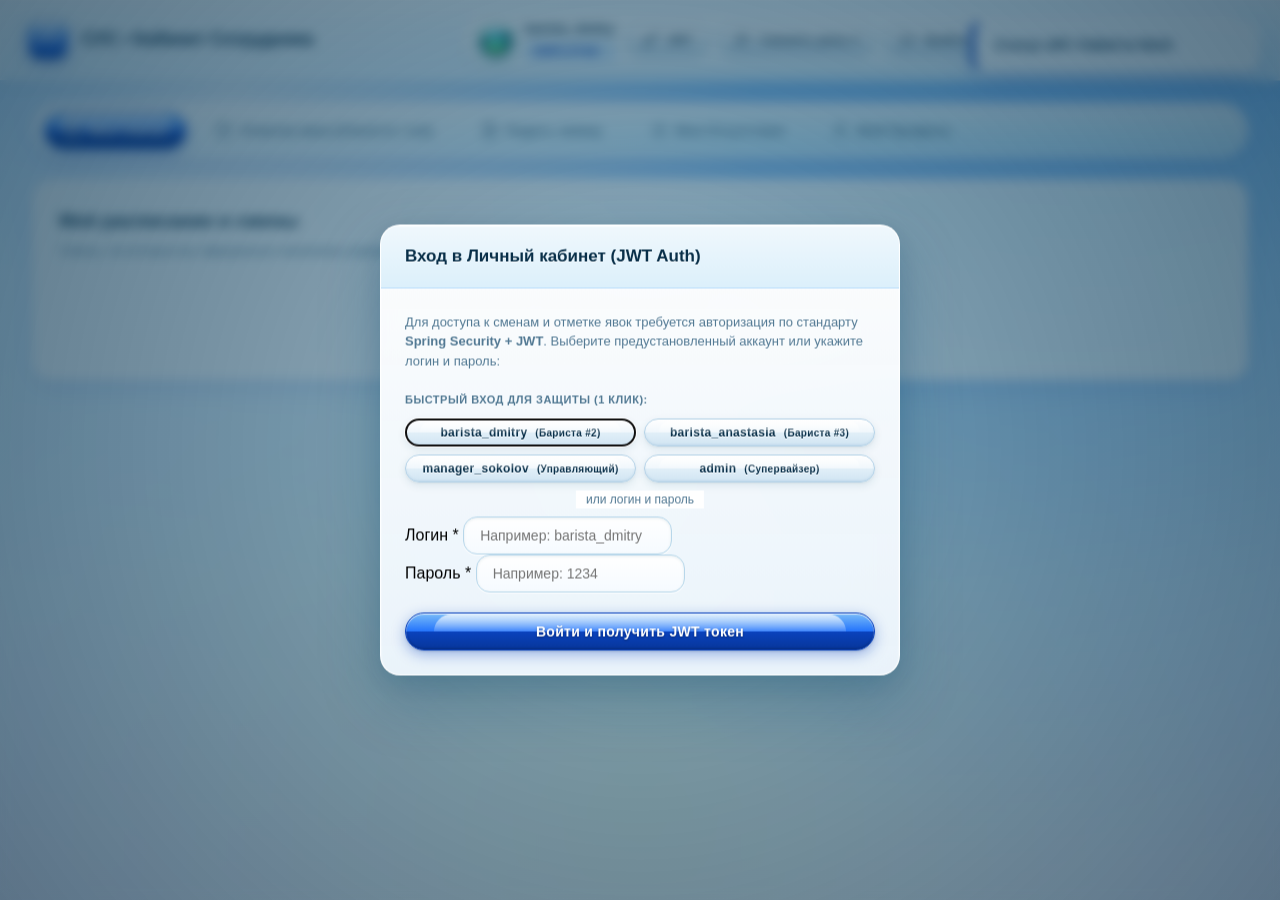
==== commit 4d850789: "style: apply Frutiger Aero color palette and remove button badges from non-status elements" ====
--- a/frontend/employee/index.html
+++ b/frontend/employee/index.html
@@ -26,7 +26,7 @@
         </span>
         <div class="auth-details">
           <span class="auth-username" id="auth-username">barista_dmitry</span>
-          <span class="badge badge-blue" id="auth-role-badge">EMPLOYEE</span>
+          <span class="auth-role-tag" id="auth-role-badge">EMPLOYEE</span>
         </div>
       </div>
 
--- a/frontend/employee/style.css
+++ b/frontend/employee/style.css
@@ -1,35 +1,43 @@
 :root {
-  /* Frutiger Aero Color Palette */
-  --primary: #0284c7;
-  --primary-hover: #0ea5e9;
-  --primary-active: #0369a1;
-  --primary-light: #e0f2fe;
+  /* Frutiger Aero Reference Palette */
+  --frutiger-blue: #79bcf9;
+  --grass-blade-green: #67b603;
+  --goldfish-scales: #ffb536;
+  --grounded: #bbb05d;
+  --deep-summer-sky: #0a42bd;
+  --cloud-animals: #f6f1fa;
+  --bliss: #458c05;
+
+  --primary: #0a42bd;
+  --primary-hover: #1b5ce8;
+  --primary-active: #07369a;
+  --primary-light: #eaf3fe;
   
-  --success: #16a34a;
-  --success-hover: #22c55e;
-  --success-active: #15803d;
-  --success-light: #dcfce7;
+  --success: #67b603;
+  --success-hover: #78d204;
+  --success-active: #458c05;
+  --success-light: #edf8e1;
   
-  --warning: #d97706;
-  --warning-hover: #f59e0b;
-  --warning-active: #b45309;
-  --warning-light: #fef9c3;
+  --warning: #ffb536;
+  --warning-hover: #ffc45e;
+  --warning-active: #d98a0e;
+  --warning-light: #fff8e8;
   
   --danger: #dc2626;
   --danger-hover: #ef4444;
   --danger-active: #b91c1c;
   --danger-light: #fee2e2;
 
-  /* Glass & Atmosphere */
-  --sky-top: #cbeafd;
-  --sky-mid: #e3f3fc;
-  --sky-bottom: #daf0fa;
-  --surface-glass: rgba(255, 255, 255, 0.78);
-  --surface-glass-hover: rgba(255, 255, 255, 0.9);
-  --surface-glass-solid: rgba(248, 252, 255, 0.94);
+  /* Glass & Atmosphere with Frutiger Blue and Cloud Animals */
+  --sky-top: #79bcf9;
+  --sky-mid: #c5e7fc;
+  --sky-bottom: #f6f1fa;
+  --surface-glass: rgba(255, 255, 255, 0.82);
+  --surface-glass-hover: rgba(255, 255, 255, 0.94);
+  --surface-glass-solid: rgba(248, 252, 255, 0.96);
   
-  --border-glass: rgba(255, 255, 255, 0.85);
-  --border-glass-rim: rgba(147, 197, 235, 0.45);
+  --border-glass: rgba(255, 255, 255, 0.9);
+  --border-glass-rim: rgba(121, 188, 249, 0.45);
   
   --text-main: #0c4a6e;
   --text-dark: #082f49;
@@ -41,13 +49,13 @@
   --radius-pill: 9999px;
   
   --aero-shadow: 
-    0 10px 28px -4px rgba(12, 74, 110, 0.14),
-    0 4px 10px -2px rgba(12, 74, 110, 0.08),
+    0 10px 28px -4px rgba(10, 66, 189, 0.12),
+    0 4px 10px -2px rgba(10, 66, 189, 0.06),
     inset 0 1px 1px 0 rgba(255, 255, 255, 0.95);
     
   --aero-shadow-lg: 
-    0 18px 40px -6px rgba(12, 74, 110, 0.2),
-    0 8px 16px -4px rgba(12, 74, 110, 0.12),
+    0 18px 40px -6px rgba(10, 66, 189, 0.18),
+    0 8px 16px -4px rgba(10, 66, 189, 0.1),
     inset 0 1px 2px 0 rgba(255, 255, 255, 1);
 }
 
@@ -65,10 +73,10 @@
   display: flex;
   flex-direction: column;
   background: 
-    radial-gradient(ellipse 70% 40% at 50% -10%, rgba(125, 211, 252, 0.55) 0%, transparent 60%),
-    radial-gradient(circle at 10% 20%, rgba(167, 243, 208, 0.35) 0%, transparent 45%),
-    radial-gradient(circle at 90% 80%, rgba(186, 230, 253, 0.45) 0%, transparent 50%),
-    linear-gradient(180deg, var(--sky-top) 0%, var(--sky-mid) 40%, var(--sky-bottom) 100%) fixed;
+    radial-gradient(circle at 18% 10%, rgba(255, 255, 255, 0.8) 0%, transparent 40%),
+    radial-gradient(circle at 85% 15%, rgba(121, 188, 249, 0.5) 0%, transparent 55%),
+    radial-gradient(circle at 50% 90%, rgba(103, 182, 3, 0.1) 0%, transparent 60%),
+    linear-gradient(180deg, var(--sky-top) 0%, var(--sky-mid) 30%, #e8f4fc 65%, var(--sky-bottom) 100%) fixed;
   background-attachment: fixed;
 }
 
@@ -110,13 +118,13 @@
   font-weight: 800;
   letter-spacing: 0.6px;
   color: #ffffff;
-  background: linear-gradient(180deg, #38bdf8 0%, #0284c7 50%, #0369a1 100%);
-  border: 1px solid rgba(255, 255, 255, 0.7);
-  box-shadow: 
-    0 4px 12px rgba(2, 132, 199, 0.35),
-    inset 0 1px 1px rgba(255, 255, 255, 0.9),
-    inset 0 -2px 4px rgba(3, 105, 161, 0.4);
-  text-shadow: 0 1px 2px rgba(3, 105, 161, 0.6);
+  background: linear-gradient(180deg, #79bcf9 0%, #2575fc 48%, #0a42bd 100%);
+  border: 1px solid rgba(255, 255, 255, 0.8);
+  box-shadow: 
+    0 4px 14px rgba(10, 66, 189, 0.38),
+    inset 0 1px 1px rgba(255, 255, 255, 0.95),
+    inset 0 -2px 4px rgba(4, 25, 75, 0.45);
+  text-shadow: 0 1px 2px rgba(4, 25, 75, 0.6);
   overflow: hidden;
 }
 
@@ -299,17 +307,17 @@
 /* Active Glossy Tab Pill */
 .tab-btn.active {
   background: linear-gradient(180deg, 
-    #56bafc 0%, 
-    #299fe8 49%, 
-    #1085d4 51%, 
-    #0b6ebd 100%);
+    #79bcf9 0%, 
+    #2575fc 49%, 
+    #0a42bd 51%, 
+    #07369a 100%);
   color: #ffffff;
-  border-color: #1a7bc7;
-  box-shadow: 
-    0 4px 12px rgba(11, 110, 189, 0.35),
+  border-color: #0a42bd;
+  box-shadow: 
+    0 4px 14px rgba(10, 66, 189, 0.38),
     inset 0 1px 1px rgba(255, 255, 255, 0.9),
-    inset 0 -1px 2px rgba(0, 40, 90, 0.3);
-  text-shadow: 0 1px 2px rgba(0, 30, 70, 0.6);
+    inset 0 -1px 2px rgba(4, 25, 75, 0.4);
+  text-shadow: 0 1px 2px rgba(4, 25, 75, 0.6);
 }
 
 .tab-btn.active .tab-icon {
@@ -477,19 +485,19 @@
 }
 
 .btn-check-in {
-  background: linear-gradient(180deg, #74d84b 0%, #44bd1b 49%, #34a810 51%, #268b07 100%);
+  background: linear-gradient(180deg, #8fe024 0%, #67b603 49%, #458c05 51%, #326603 100%);
   color: #ffffff;
-  border-color: #278809;
-  box-shadow: 
-    0 6px 16px rgba(38, 139, 7, 0.4),
+  border-color: #3b7704;
+  box-shadow: 
+    0 6px 16px rgba(69, 140, 5, 0.4),
     inset 0 1px 1px rgba(255, 255, 255, 0.9),
-    inset 0 -1px 3px rgba(10, 60, 5, 0.4);
+    inset 0 -1px 3px rgba(20, 50, 2, 0.4);
 }
 
 .btn-check-in:hover {
-  background: linear-gradient(180deg, #85e85c 0%, #51cd27 49%, #3eb618 51%, #2d9e0b 100%);
-  box-shadow: 
-    0 8px 20px rgba(38, 139, 7, 0.5),
+  background: linear-gradient(180deg, #9fe838 0%, #76d004 49%, #51a007 51%, #3b7704 100%);
+  box-shadow: 
+    0 8px 20px rgba(69, 140, 5, 0.5),
     inset 0 1px 2px rgba(255, 255, 255, 1);
   transform: translateY(-1px);
 }
@@ -618,7 +626,7 @@
   border-bottom: none;
 }
 
-/* ================= Glossy Badges ================= */
+/* ================= Glossy Status Badges (For genuine statuses only) ================= */
 .badge {
   display: inline-flex;
   align-items: center;
@@ -628,30 +636,30 @@
   font-size: 11px;
   font-weight: 800;
   letter-spacing: 0.4px;
-  border: 1px solid rgba(255, 255, 255, 0.7);
-  box-shadow: 
-    0 2px 5px rgba(0, 0, 0, 0.08),
+  border: 1px solid rgba(255, 255, 255, 0.75);
+  box-shadow: 
+    0 2px 6px rgba(0, 0, 0, 0.1),
     inset 0 1px 1px rgba(255, 255, 255, 0.9);
 }
 
 .badge-blue { 
-  background: linear-gradient(180deg, #56bafc 0%, #1085d4 50%, #0b6ebd 100%);
+  background: linear-gradient(180deg, #79bcf9 0%, #2575fc 50%, #0a42bd 100%);
   color: #ffffff;
-  border-color: #1a7bc7;
+  border-color: #0a42bd;
   text-shadow: 0 1px 1px rgba(0, 30, 70, 0.5);
 }
 
 .badge-green { 
-  background: linear-gradient(180deg, #74d84b 0%, #34a810 50%, #268b07 100%);
+  background: linear-gradient(180deg, #8fe024 0%, #67b603 50%, #458c05 100%);
   color: #ffffff;
-  border-color: #278809;
+  border-color: #3b7704;
   text-shadow: 0 1px 1px rgba(15, 60, 5, 0.5);
 }
 
 .badge-yellow { 
-  background: linear-gradient(180deg, #fbbf24 0%, #d97706 50%, #b45309 100%);
+  background: linear-gradient(180deg, #ffd074 0%, #ffb536 50%, #d98a0e 100%);
   color: #ffffff;
-  border-color: #a15c07;
+  border-color: #bd7303;
   text-shadow: 0 1px 1px rgba(70, 35, 5, 0.5);
 }
 
@@ -667,6 +675,30 @@
   color: #33556f;
   border-color: #b0c9dc;
   text-shadow: 0 1px 0 rgba(255, 255, 255, 0.9);
+}
+
+/* Clean Non-Button Typography & Tags (Per User Request) */
+.auth-role-tag {
+  font-size: 11.5px;
+  font-weight: 700;
+  color: var(--deep-summer-sky);
+  background: rgba(121, 188, 249, 0.22);
+  border: 1px solid rgba(121, 188, 249, 0.5);
+  padding: 2px 8px;
+  border-radius: 6px;
+  display: inline-block;
+  line-height: 1.25;
+  letter-spacing: 0.2px;
+}
+
+.role-title-text {
+  font-weight: 700;
+  color: var(--text-dark);
+}
+
+.type-title-text {
+  font-weight: 700;
+  color: var(--text-dark);
 }
 
 /* ================= Glossy Inputs & Forms ================= */
@@ -747,31 +779,31 @@
   font-size: 12px;
 }
 
-/* Primary Aqua Aero Pill */
+/* Primary Deep Sky & Frutiger Blue Aero Pill */
 .btn-primary, .btn-submit {
   background: linear-gradient(180deg, 
-    #56bafc 0%, 
-    #299fe8 49%, 
-    #1085d4 51%, 
-    #0b6ebd 100%);
+    #79bcf9 0%, 
+    #2575fc 49%, 
+    #0a42bd 51%, 
+    #07369a 100%);
   color: #ffffff;
-  border-color: #1a7bc7;
-  box-shadow: 
-    0 4px 12px rgba(11, 110, 189, 0.35),
+  border-color: #0a42bd;
+  box-shadow: 
+    0 4px 14px rgba(10, 66, 189, 0.38),
     0 1px 2px rgba(0, 0, 0, 0.15),
     inset 0 1px 1px rgba(255, 255, 255, 0.9),
-    inset 0 -1px 2px rgba(0, 40, 90, 0.35);
-  text-shadow: 0 1px 2px rgba(0, 30, 70, 0.6);
+    inset 0 -1px 2px rgba(4, 25, 75, 0.4);
+  text-shadow: 0 1px 2px rgba(4, 25, 75, 0.6);
 }
 
 .btn-primary:hover, .btn-submit:hover {
   background: linear-gradient(180deg, 
-    #6bc3ff 0%, 
-    #3eaaf0 49%, 
-    #1a92e3 51%, 
-    #107acb 100%);
-  box-shadow: 
-    0 6px 16px rgba(11, 110, 189, 0.45),
+    #94cbfa 0%, 
+    #3b85fd 49%, 
+    #114ed6 51%, 
+    #093ea8 100%);
+  box-shadow: 
+    0 6px 18px rgba(10, 66, 189, 0.48),
     inset 0 1px 2px rgba(255, 255, 255, 1);
   transform: translateY(-1px);
 }
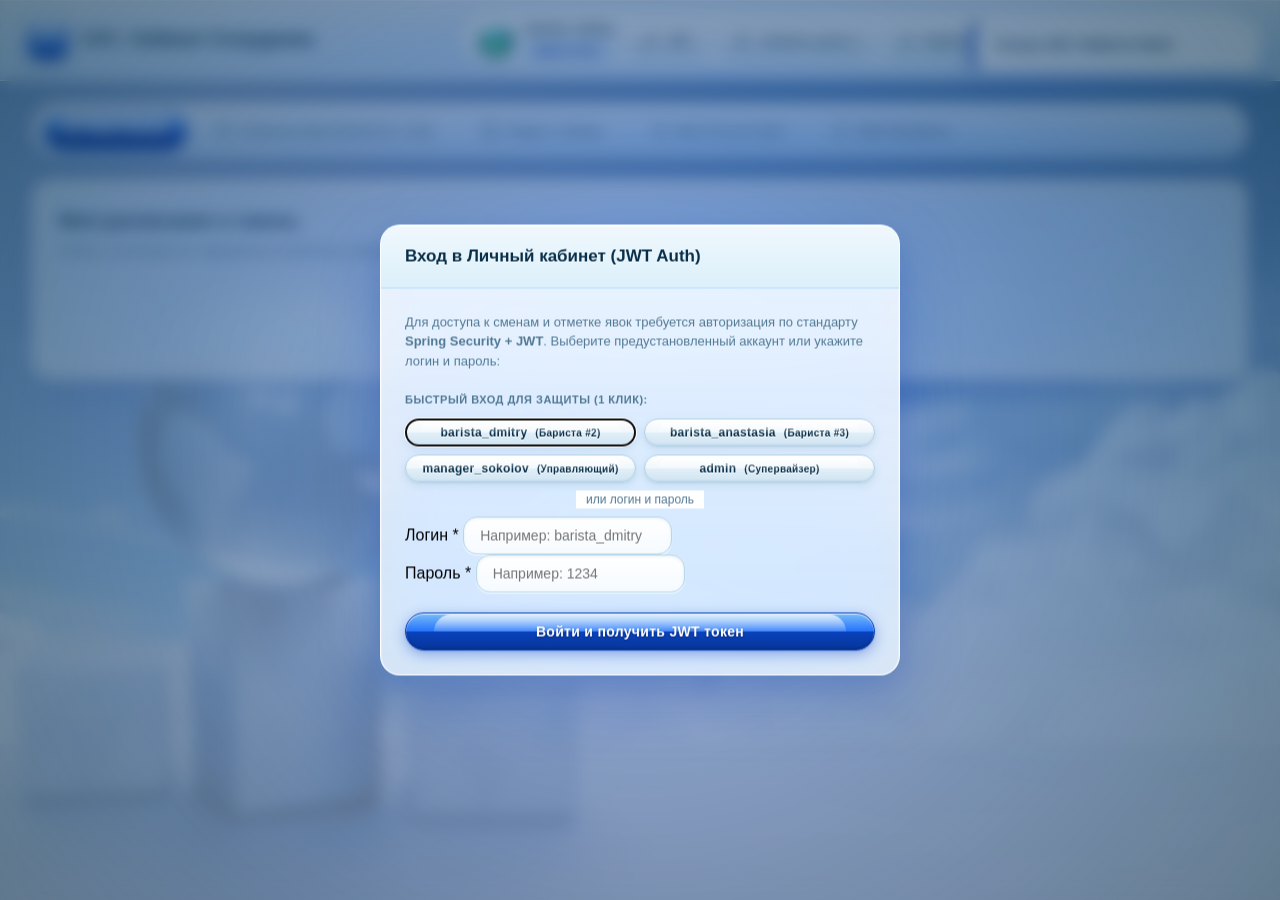
==== commit df481b51: "feat(ui): add translucent Frutiger Aero wallpaper background and liquid glass blur backdrop" ====
--- a/frontend/employee/index.html
+++ b/frontend/employee/index.html
@@ -7,6 +7,9 @@
   <link rel="stylesheet" href="style.css">
 </head>
 <body>
+
+  <!-- Frutiger Aero Translucent Background Layer -->
+  <div class="aero-wallpaper-bg" aria-hidden="true"></div>
 
   <div id="toast-container"></div>
 
--- a/frontend/employee/style.css
+++ b/frontend/employee/style.css
@@ -72,23 +72,43 @@
   min-height: 100vh;
   display: flex;
   flex-direction: column;
+  position: relative;
+  background-color: #d2e8f8;
+  background-image: 
+    radial-gradient(circle at 18% 10%, rgba(255, 255, 255, 0.75) 0%, transparent 40%),
+    radial-gradient(circle at 85% 15%, rgba(121, 188, 249, 0.45) 0%, transparent 55%),
+    linear-gradient(180deg, var(--sky-top) 0%, var(--sky-mid) 30%, #e8f4fc 65%, var(--sky-bottom) 100%);
+  background-attachment: fixed;
+}
+
+/* Translucent Frutiger Aero Wallpaper Layer */
+.aero-wallpaper-bg {
+  position: fixed;
+  top: 0;
+  left: 0;
+  width: 100vw;
+  height: 100vh;
   background: 
-    radial-gradient(circle at 18% 10%, rgba(255, 255, 255, 0.8) 0%, transparent 40%),
-    radial-gradient(circle at 85% 15%, rgba(121, 188, 249, 0.5) 0%, transparent 55%),
-    radial-gradient(circle at 50% 90%, rgba(103, 182, 3, 0.1) 0%, transparent 60%),
-    linear-gradient(180deg, var(--sky-top) 0%, var(--sky-mid) 30%, #e8f4fc 65%, var(--sky-bottom) 100%) fixed;
-  background-attachment: fixed;
-}
-
-/* ================= Frutiger Aero Header ================= */
+    linear-gradient(180deg, 
+      rgba(121, 188, 249, 0.25) 0%, 
+      rgba(203, 234, 253, 0.2) 35%, 
+      rgba(246, 241, 250, 0.35) 100%),
+    url("bg.png") no-repeat center bottom / cover;
+  opacity: 0.46;
+  pointer-events: none;
+  z-index: 0;
+  will-change: transform;
+}
+
+/* ================= Frutiger Aero Liquid Glass Header ================= */
 header.app-header {
-  background: linear-gradient(180deg, rgba(255, 255, 255, 0.92) 0%, rgba(235, 246, 254, 0.8) 100%);
-  backdrop-filter: blur(16px) saturate(190%);
-  -webkit-backdrop-filter: blur(16px) saturate(190%);
-  border-bottom: 1px solid var(--border-glass-rim);
-  box-shadow: 
-    0 4px 20px rgba(12, 74, 110, 0.08),
-    inset 0 -1px 2px rgba(255, 255, 255, 0.8),
+  background: linear-gradient(180deg, rgba(255, 255, 255, 0.84) 0%, rgba(235, 246, 254, 0.68) 100%);
+  backdrop-filter: blur(20px) saturate(200%);
+  -webkit-backdrop-filter: blur(20px) saturate(200%);
+  border-bottom: 1.5px solid rgba(255, 255, 255, 0.9);
+  box-shadow: 
+    0 4px 20px rgba(10, 66, 189, 0.08),
+    inset 0 -1px 2px rgba(121, 188, 249, 0.25),
     inset 0 1px 0 rgba(255, 255, 255, 1);
   padding: 12px 28px;
   display: flex;
@@ -239,21 +259,26 @@
   flex-direction: column;
   gap: 22px;
   flex-grow: 1;
-}
-
-/* ================= Frutiger Aero Tabs ================= */
+  position: relative;
+  z-index: 1;
+}
+
+/* ================= Frutiger Aero Liquid Glass Tabs ================= */
 nav.employee-nav {
   display: flex;
   flex-wrap: wrap;
   align-items: center;
   gap: 8px 10px;
-  background: linear-gradient(180deg, rgba(255, 255, 255, 0.85) 0%, rgba(235, 246, 254, 0.6) 100%);
-  backdrop-filter: blur(12px) saturate(180%);
-  -webkit-backdrop-filter: blur(12px) saturate(180%);
+  background: linear-gradient(180deg, rgba(255, 255, 255, 0.78) 0%, rgba(235, 246, 254, 0.52) 100%);
+  backdrop-filter: blur(20px) saturate(200%);
+  -webkit-backdrop-filter: blur(20px) saturate(200%);
   padding: 8px 12px;
   border-radius: var(--radius-pill);
-  border: 1px solid var(--border-glass);
-  box-shadow: var(--aero-shadow);
+  border: 1.5px solid rgba(255, 255, 255, 0.9);
+  box-shadow: 
+    0 8px 24px rgba(10, 66, 189, 0.1),
+    inset 0 1px 2px rgba(255, 255, 255, 0.95),
+    inset 0 -1px 1px rgba(121, 188, 249, 0.25);
   width: 100%;
   box-sizing: border-box;
 }
@@ -348,14 +373,18 @@
   gap: 22px;
 }
 
-/* ================= Aero Glass Cards & Panels ================= */
+/* ================= Liquid Glass Cards & Panels ================= */
 .card {
-  background: var(--surface-glass);
-  backdrop-filter: blur(14px) saturate(180%);
-  -webkit-backdrop-filter: blur(14px) saturate(180%);
-  border: 1px solid var(--border-glass);
+  background: rgba(255, 255, 255, 0.65);
+  backdrop-filter: blur(20px) saturate(200%);
+  -webkit-backdrop-filter: blur(20px) saturate(200%);
+  border: 1.5px solid rgba(255, 255, 255, 0.88);
   border-radius: var(--radius-lg);
-  box-shadow: var(--aero-shadow);
+  box-shadow: 
+    0 12px 36px -4px rgba(10, 66, 189, 0.12),
+    0 4px 12px -2px rgba(10, 66, 189, 0.06),
+    inset 0 1px 2px rgba(255, 255, 255, 0.95),
+    inset 0 -1px 2px rgba(121, 188, 249, 0.25);
   padding: 26px;
   position: relative;
   overflow: hidden;
@@ -608,18 +637,20 @@
 
 table.styled-table td, table.data-table td {
   padding: 13px 16px;
-  background: rgba(255, 255, 255, 0.65);
+  background: rgba(255, 255, 255, 0.58);
+  backdrop-filter: blur(8px);
+  -webkit-backdrop-filter: blur(8px);
   border-bottom: 1px solid rgba(200, 225, 242, 0.5);
   color: var(--text-main);
   transition: background 0.12s ease;
 }
 
 table.styled-table tr:nth-child(even) td, table.data-table tr:nth-child(even) td {
-  background: rgba(244, 250, 254, 0.75);
+  background: rgba(244, 250, 254, 0.68);
 }
 
 table.styled-table tr:hover td, table.data-table tr:hover td {
-  background: rgba(224, 242, 254, 0.85);
+  background: rgba(220, 240, 254, 0.84);
 }
 
 table.styled-table tr:last-child td, table.data-table tr:last-child td {
@@ -932,14 +963,14 @@
   font-weight: 700;
 }
 
-/* ================= Aero Glass Dialogs & Modals ================= */
+/* ================= Liquid Glass Dialogs & Modals ================= */
 dialog {
-  border: 1px solid var(--border-glass);
+  border: 1.5px solid rgba(255, 255, 255, 0.9);
   border-radius: var(--radius-lg);
-  background: linear-gradient(180deg, rgba(255, 255, 255, 0.98) 0%, rgba(240, 248, 255, 0.95) 100%);
-  box-shadow: 
-    0 24px 60px rgba(12, 74, 110, 0.28),
-    0 8px 24px rgba(12, 74, 110, 0.15),
+  background: linear-gradient(180deg, rgba(255, 255, 255, 0.88) 0%, rgba(240, 248, 255, 0.8) 100%);
+  box-shadow: 
+    0 24px 60px rgba(10, 66, 189, 0.25),
+    0 8px 24px rgba(10, 66, 189, 0.12),
     inset 0 1px 2px rgba(255, 255, 255, 1);
   padding: 0;
   position: fixed;
@@ -947,14 +978,15 @@
   left: 50%;
   transform: translate(-50%, -50%);
   margin: 0;
-  backdrop-filter: blur(20px);
-  -webkit-backdrop-filter: blur(20px);
+  backdrop-filter: blur(24px) saturate(200%);
+  -webkit-backdrop-filter: blur(24px) saturate(200%);
+  overflow: hidden;
 }
 
 dialog::backdrop {
-  background: radial-gradient(circle at 50% 50%, rgba(12, 74, 110, 0.4) 0%, rgba(8, 47, 73, 0.65) 100%);
-  backdrop-filter: blur(6px);
-  -webkit-backdrop-filter: blur(6px);
+  background: radial-gradient(circle at 50% 50%, rgba(10, 66, 189, 0.35) 0%, rgba(8, 47, 73, 0.6) 100%);
+  backdrop-filter: blur(8px);
+  -webkit-backdrop-filter: blur(8px);
 }
 
 .modal-header {
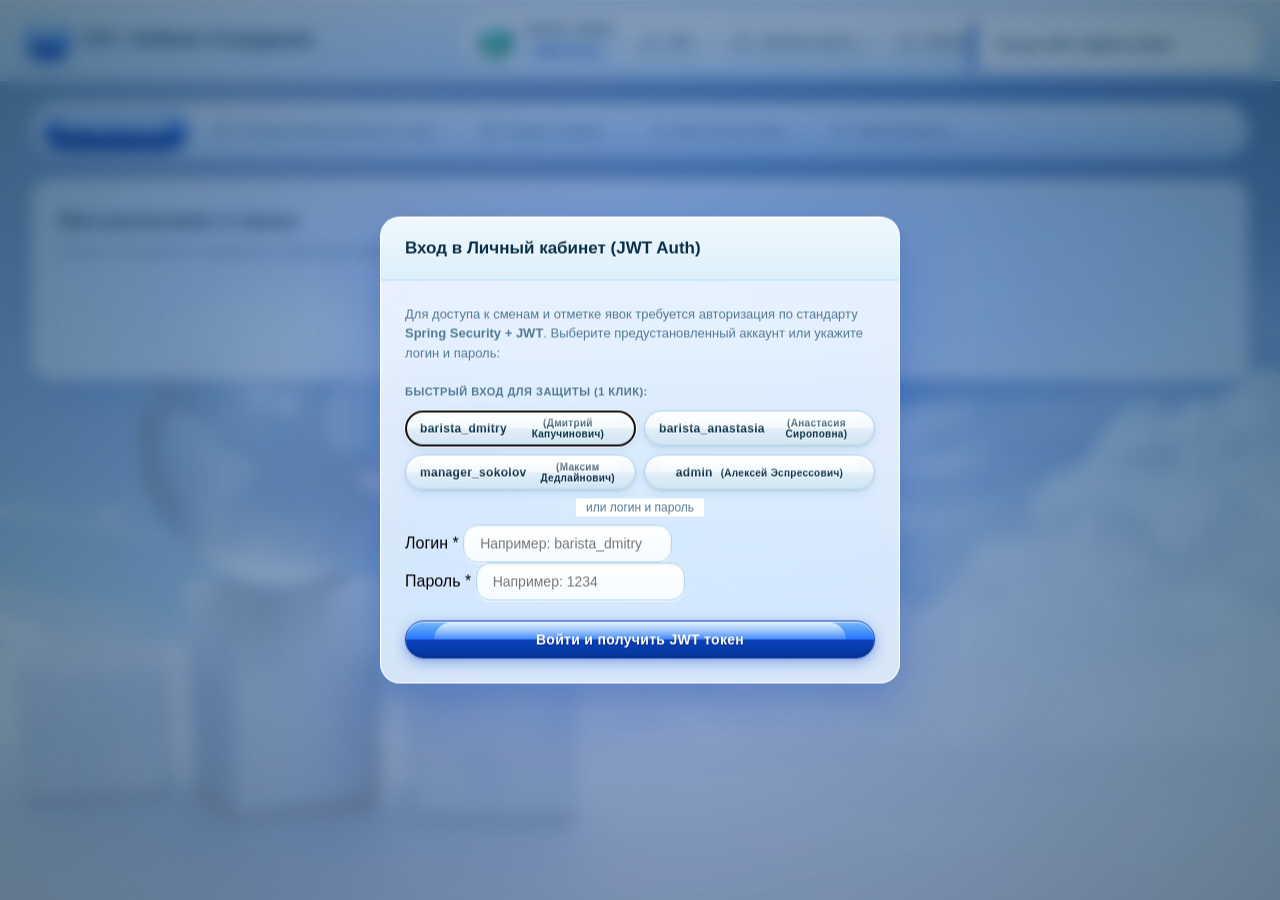
==== commit c4c4d156: "feat(seed): update demo employee names with witty coffee and role patronymics" ====
--- a/frontend/employee/index.html
+++ b/frontend/employee/index.html
@@ -47,19 +47,19 @@
         <div class="dropdown-menu" id="quick-switch-menu" style="display: none;">
           <div class="dropdown-header">Быстрый вход для защиты (1 клик):</div>
           <button type="button" class="dropdown-item demo-quick-login" data-login="barista_dmitry" data-pass="1234">
-            <strong>barista_dmitry</strong> &nbsp;(Бариста #2)
+            <strong>barista_dmitry</strong> &nbsp;(Дмитрий Капучинович / Бариста #2)
           </button>
           <button type="button" class="dropdown-item demo-quick-login" data-login="barista_anastasia" data-pass="1234">
-            <strong>barista_anastasia</strong> &nbsp;(Бариста #3)
+            <strong>barista_anastasia</strong> &nbsp;(Анастасия Сироповна / Бариста #3)
           </button>
           <button type="button" class="dropdown-item demo-quick-login" data-login="manager_sokolov" data-pass="1234">
-            <strong>manager_sokolov</strong> &nbsp;(Управляющий / MANAGER)
+            <strong>manager_sokolov</strong> &nbsp;(Максим Дедлайнович / MANAGER)
           </button>
           <button type="button" class="dropdown-item demo-quick-login" data-login="hr_morozova" data-pass="1234">
-            <strong>hr_morozova</strong> &nbsp;(Кадровик / HR)
+            <strong>hr_morozova</strong> &nbsp;(Ольга Отгуловна / HR)
           </button>
           <button type="button" class="dropdown-item demo-quick-login" data-login="admin" data-pass="1234">
-            <strong>admin</strong> &nbsp;(Супервайзер / ADMIN)
+            <strong>admin</strong> &nbsp;(Алексей Эспрессович / ADMIN)
           </button>
         </div>
       </div>
@@ -919,16 +919,16 @@
         </label>
         <div class="demo-accounts-grid" style="display: grid; grid-template-columns: 1fr 1fr; gap: 8px; margin-top: 8px;">
           <button type="button" class="btn btn-secondary btn-sm demo-login-btn" data-login="barista_dmitry" data-pass="1234">
-            <strong>barista_dmitry</strong> <small>(Бариста #2)</small>
+            <strong>barista_dmitry</strong> <small>(Дмитрий Капучинович)</small>
           </button>
           <button type="button" class="btn btn-secondary btn-sm demo-login-btn" data-login="barista_anastasia" data-pass="1234">
-            <strong>barista_anastasia</strong> <small>(Бариста #3)</small>
+            <strong>barista_anastasia</strong> <small>(Анастасия Сироповна)</small>
           </button>
           <button type="button" class="btn btn-secondary btn-sm demo-login-btn" data-login="manager_sokolov" data-pass="1234">
-            <strong>manager_sokolov</strong> <small>(Управляющий)</small>
+            <strong>manager_sokolov</strong> <small>(Максим Дедлайнович)</small>
           </button>
           <button type="button" class="btn btn-secondary btn-sm demo-login-btn" data-login="admin" data-pass="1234">
-            <strong>admin</strong> <small>(Супервайзер)</small>
+            <strong>admin</strong> <small>(Алексей Эспрессович)</small>
           </button>
         </div>
       </div>
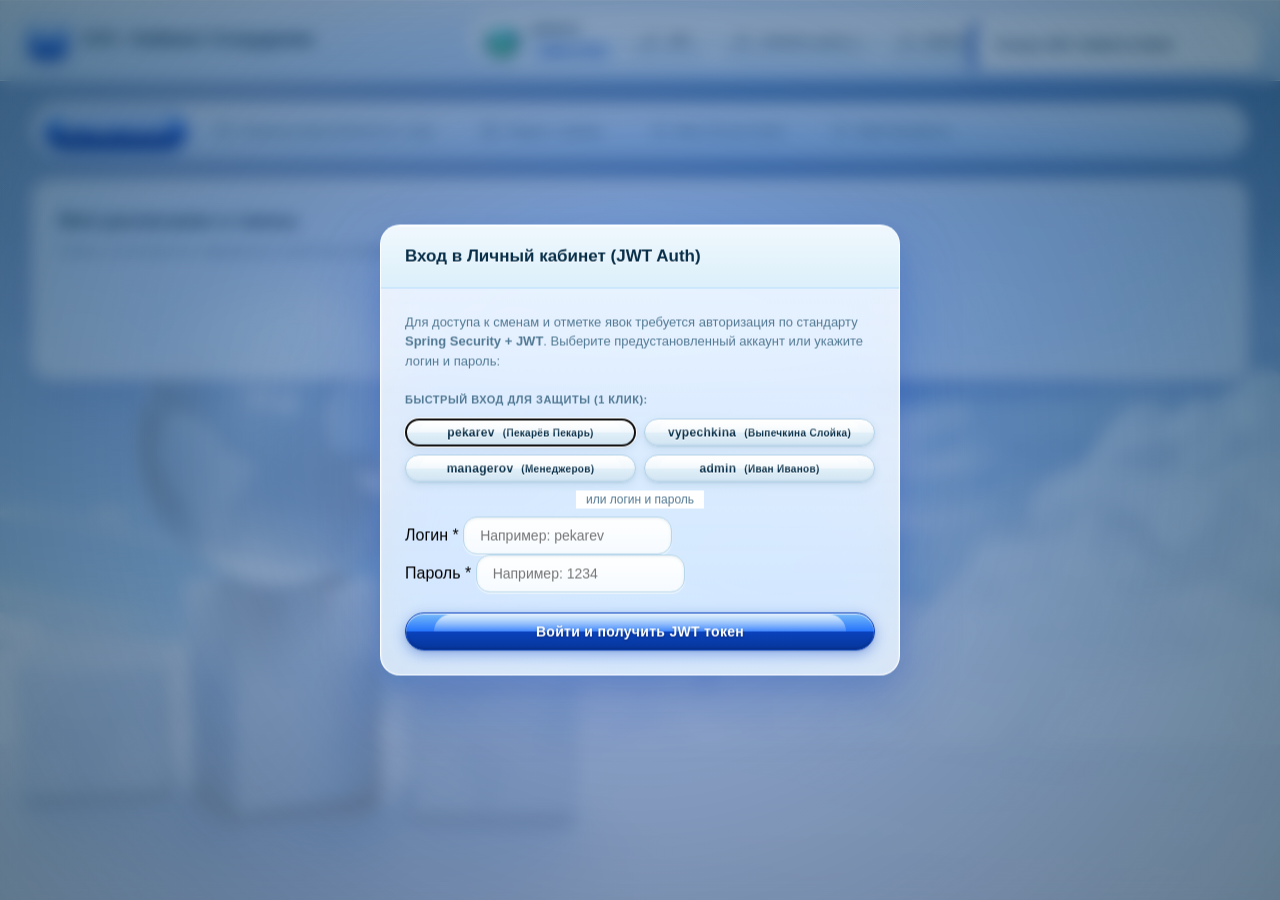
==== commit d49aa96d: "feat(data): migrate employee names and simplified logins from lab 1" ====
--- a/frontend/employee/index.html
+++ b/frontend/employee/index.html
@@ -28,7 +28,7 @@
           <img src="avatar.png" alt="User" class="avatar-icon">
         </span>
         <div class="auth-details">
-          <span class="auth-username" id="auth-username">barista_dmitry</span>
+          <span class="auth-username" id="auth-username">pekarev</span>
           <span class="auth-role-tag" id="auth-role-badge">EMPLOYEE</span>
         </div>
       </div>
@@ -46,20 +46,20 @@
         </button>
         <div class="dropdown-menu" id="quick-switch-menu" style="display: none;">
           <div class="dropdown-header">Быстрый вход для защиты (1 клик):</div>
-          <button type="button" class="dropdown-item demo-quick-login" data-login="barista_dmitry" data-pass="1234">
-            <strong>barista_dmitry</strong> &nbsp;(Дмитрий Капучинович / Бариста #2)
-          </button>
-          <button type="button" class="dropdown-item demo-quick-login" data-login="barista_anastasia" data-pass="1234">
-            <strong>barista_anastasia</strong> &nbsp;(Анастасия Сироповна / Бариста #3)
-          </button>
-          <button type="button" class="dropdown-item demo-quick-login" data-login="manager_sokolov" data-pass="1234">
-            <strong>manager_sokolov</strong> &nbsp;(Максим Дедлайнович / MANAGER)
-          </button>
-          <button type="button" class="dropdown-item demo-quick-login" data-login="hr_morozova" data-pass="1234">
-            <strong>hr_morozova</strong> &nbsp;(Ольга Отгуловна / HR)
+          <button type="button" class="dropdown-item demo-quick-login" data-login="pekarev" data-pass="1234">
+            <strong>pekarev</strong> &nbsp;(Пекарёв Пекарь / EMPLOYEE #2)
+          </button>
+          <button type="button" class="dropdown-item demo-quick-login" data-login="vypechkina" data-pass="1234">
+            <strong>vypechkina</strong> &nbsp;(Выпечкина Слойка / EMPLOYEE #3)
+          </button>
+          <button type="button" class="dropdown-item demo-quick-login" data-login="managerov" data-pass="1234">
+            <strong>managerov</strong> &nbsp;(Менеджеров Менеджер / MANAGER)
+          </button>
+          <button type="button" class="dropdown-item demo-quick-login" data-login="zlobnaya" data-pass="1234">
+            <strong>zlobnaya</strong> &nbsp;(Злобная Клавдия / HR)
           </button>
           <button type="button" class="dropdown-item demo-quick-login" data-login="admin" data-pass="1234">
-            <strong>admin</strong> &nbsp;(Алексей Эспрессович / ADMIN)
+            <strong>admin</strong> &nbsp;(Иван Иванов / ADMIN)
           </button>
         </div>
       </div>
@@ -918,17 +918,17 @@
           Быстрый вход для защиты (1 клик):
         </label>
         <div class="demo-accounts-grid" style="display: grid; grid-template-columns: 1fr 1fr; gap: 8px; margin-top: 8px;">
-          <button type="button" class="btn btn-secondary btn-sm demo-login-btn" data-login="barista_dmitry" data-pass="1234">
-            <strong>barista_dmitry</strong> <small>(Дмитрий Капучинович)</small>
-          </button>
-          <button type="button" class="btn btn-secondary btn-sm demo-login-btn" data-login="barista_anastasia" data-pass="1234">
-            <strong>barista_anastasia</strong> <small>(Анастасия Сироповна)</small>
-          </button>
-          <button type="button" class="btn btn-secondary btn-sm demo-login-btn" data-login="manager_sokolov" data-pass="1234">
-            <strong>manager_sokolov</strong> <small>(Максим Дедлайнович)</small>
+          <button type="button" class="btn btn-secondary btn-sm demo-login-btn" data-login="pekarev" data-pass="1234">
+            <strong>pekarev</strong> <small>(Пекарёв Пекарь)</small>
+          </button>
+          <button type="button" class="btn btn-secondary btn-sm demo-login-btn" data-login="vypechkina" data-pass="1234">
+            <strong>vypechkina</strong> <small>(Выпечкина Слойка)</small>
+          </button>
+          <button type="button" class="btn btn-secondary btn-sm demo-login-btn" data-login="managerov" data-pass="1234">
+            <strong>managerov</strong> <small>(Менеджеров)</small>
           </button>
           <button type="button" class="btn btn-secondary btn-sm demo-login-btn" data-login="admin" data-pass="1234">
-            <strong>admin</strong> <small>(Алексей Эспрессович)</small>
+            <strong>admin</strong> <small>(Иван Иванов)</small>
           </button>
         </div>
       </div>
@@ -941,7 +941,7 @@
       <form id="form-auth-login">
         <div class="form-group">
           <label for="auth-input-login">Логин *</label>
-          <input type="text" id="auth-input-login" class="form-control" required placeholder="Например: barista_dmitry">
+          <input type="text" id="auth-input-login" class="form-control" required placeholder="Например: pekarev">
         </div>
         <div class="form-group">
           <label for="auth-input-password">Пароль *</label>
